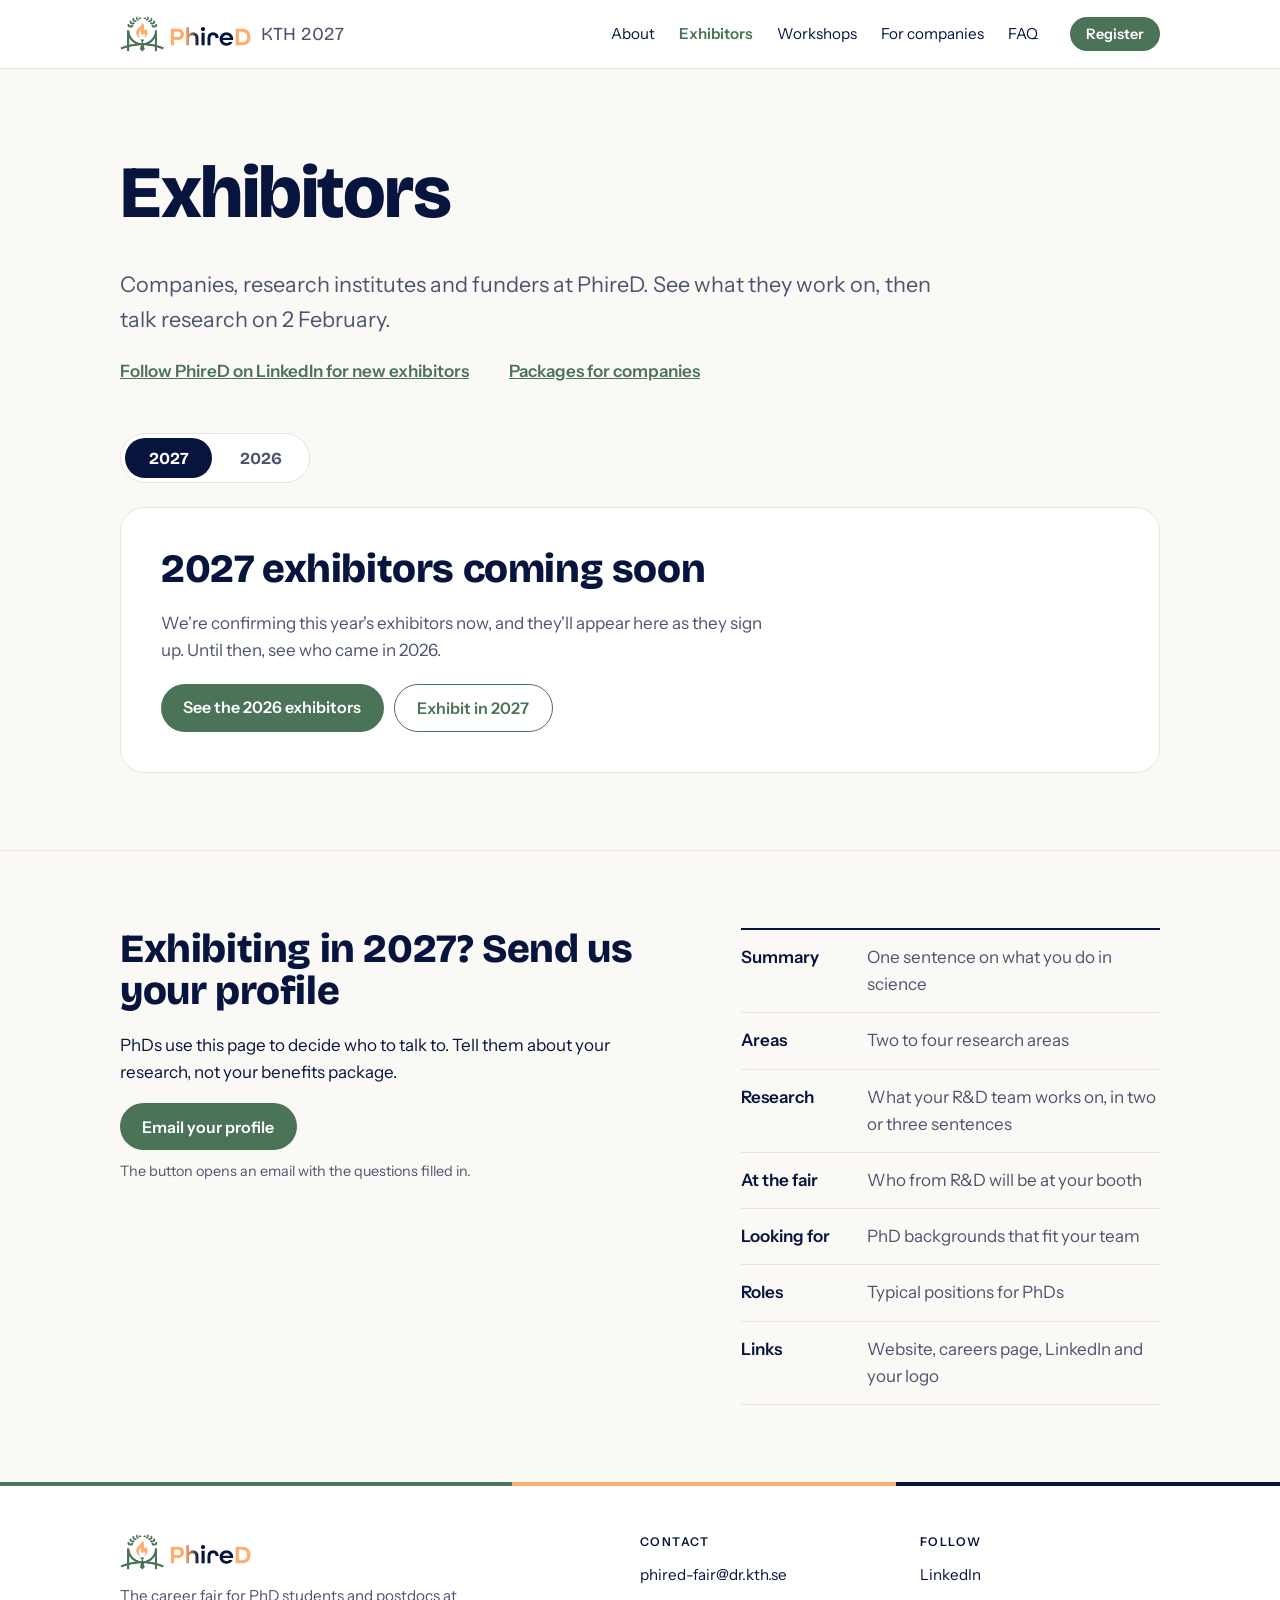
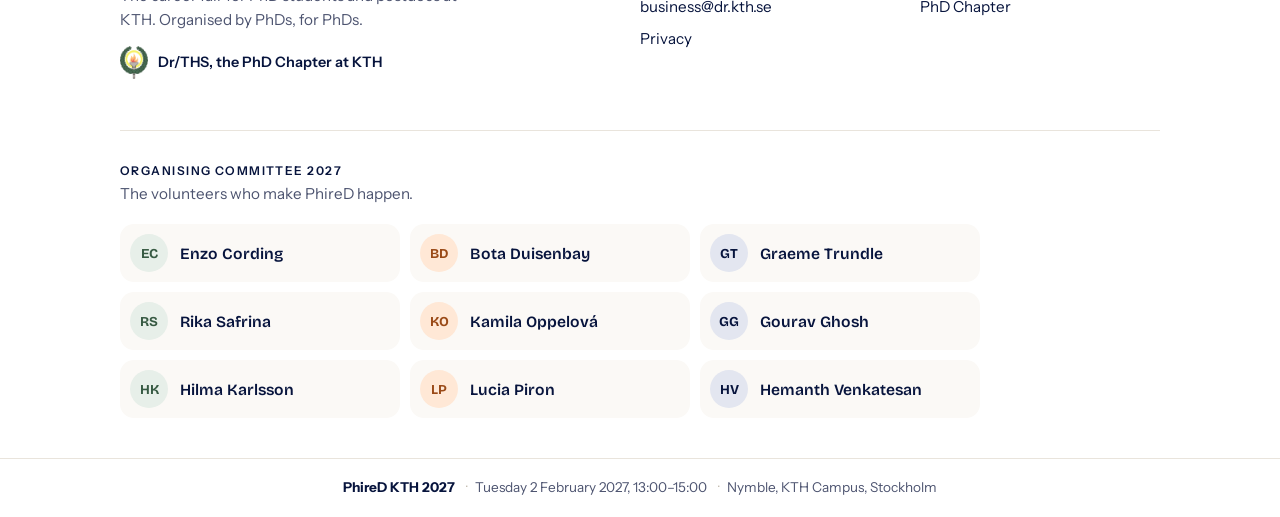
==== companies.html @ a08e357a "testing new design and feedback" ====
<!doctype html>
<html lang="en">
<head>
  <meta charset="utf-8">
  <meta name="viewport" content="width=device-width, initial-scale=1">
  <title>Exhibitors – PhireD KTH 2027</title>
  <meta name="description" content="Companies, research institutes and funders at PhireD KTH, the career fair for PhD students at KTH: what they work on and how to reach them.">
  <meta property="og:title" content="Companies at PhireD KTH 2027">
  <meta property="og:description" content="What each company's R&amp;D team works on, and who they bring to the fair.">
  <meta property="og:url" content="https://phired.se/companies.html">
  <meta property="og:type" content="website">

  <link rel="icon" href="images/favicon.png" type="image/png">
  <link rel="apple-touch-icon" href="images/apple-touch-icon.png">
  <link rel="preload" href="fonts/bricolage-grotesque.woff" as="font" type="font/woff" crossorigin>
  <link rel="stylesheet" href="style/style.css?v=20261113-9">
</head>
<body>

  <header class="site-header">
    <div class="wrap header-inner">
      <a class="brand" href="./" aria-label="PhireD KTH 2027 home">
        <img class="brand-logo" src="images/phired-logo-wide.png" alt="PhireD" width="131" height="36">
        <span>KTH 2027</span>
      </a>
      <nav class="nav" aria-label="Main">
        <a href="./#why">About</a>
        <a href="companies.html" aria-current="page">Exhibitors</a>
        <a href="./#workshops">Workshops</a>
        <a href="exhibit.html">For companies</a>
        <a href="./#faq">FAQ</a>
      </nav>
      <a class="btn btn-small" href="./#register-now">Register</a>
    </div>
  </header>

  <main>
    <section class="page-head">
      <div class="wrap">
        <h1>Exhibitors</h1>
        <p class="lead">Companies, research institutes and funders at PhireD. See what they work on, then talk research on 2 February.</p>
        <p class="jump"><a class="text-link" href="https://www.linkedin.com/company/phired-kth/">Follow PhireD on LinkedIn for new exhibitors</a> <a class="text-link" href="exhibit.html">Packages for companies</a></p>
      </div>
    </section>

    <section class="directory">
      <div class="wrap">
        <div class="year-tabs" role="tablist" aria-label="Exhibitors by year">
          <button type="button" class="year-tab" role="tab" data-year="2027" aria-selected="true" aria-controls="year-panel">2027</button>
          <button type="button" class="year-tab" role="tab" data-year="2026" aria-selected="false" aria-controls="year-panel">2026</button>
        </div>
        <div id="year-panel" role="tabpanel">
        <div class="year-empty" id="year-empty" hidden>
          <h2>2027 exhibitors coming soon</h2>
          <p>We're confirming this year's exhibitors now, and they'll appear here as they sign up. Until then, see who came in 2026.</p>
          <p class="year-empty-actions"><a class="btn" href="#2026" data-show-year="2026">See the 2026 exhibitors</a> <a class="btn btn-ghost" href="exhibit.html">Exhibit in 2027</a></p>
        </div>
        <div class="dir-controls" id="dir-controls">
          <label class="visually-hidden" for="company-search">Search exhibitors</label>
          <input id="company-search" type="search" placeholder="Search, e.g. nuclear, climate, funding" autocomplete="off">
          <div class="filters" id="area-filters" role="group" aria-label="Filter by research area"></div>
        </div>

        <p class="dir-count" id="company-count" aria-live="polite"></p>
        <ul class="company-list" id="company-list"></ul>
        <div class="no-results" id="no-results" hidden>
          <p>No exhibitors match that search.</p>
          <button type="button" class="btn btn-ghost" id="clear-filters">Clear search and filters</button>
        </div>
        </div>
      </div>
    </section>


    <section class="section add-profile" id="add-profile">
      <div class="wrap two-col">
        <div>
          <h2>Exhibiting in 2027? Send us your profile</h2>
          <p>PhDs use this page to decide who to talk to. Tell them about your research, not your benefits package.</p>
          <a class="btn" href="mailto:business@dr.kth.se?subject=Company%20profile%20for%20PhireD%202027&amp;body=Company%20name%3A%0AOne%20sentence%20on%20what%20you%20do%20in%20science%3A%0AResearch%20areas%20(2-4)%3A%0AWhat%20your%20R%26D%20team%20works%20on%20(2-3%20sentences)%3A%0AWho%20from%20R%26D%20is%20coming%20to%20the%20fair%3A%0APhD%20backgrounds%20you're%20looking%20for%3A%0ATypical%20roles%20for%20PhDs%3A%0AWebsite%3A%0ACareers%20page%3A%0ALinkedIn%3A%0A%0A(Attach%20your%20logo%20as%20SVG%20or%20PNG.)">Email your profile</a>
          <p class="small">The button opens an email with the questions filled in.</p>
        </div>
        <dl class="facts">
          <div><dt>Summary</dt><dd>One sentence on what you do in science</dd></div>
          <div><dt>Areas</dt><dd>Two to four research areas</dd></div>
          <div><dt>Research</dt><dd>What your R&amp;D team works on, in two or three sentences</dd></div>
          <div><dt>At the fair</dt><dd>Who from R&amp;D will be at your booth</dd></div>
          <div><dt>Looking for</dt><dd>PhD backgrounds that fit your team</dd></div>
          <div><dt>Roles</dt><dd>Typical positions for PhDs</dd></div>
          <div><dt>Links</dt><dd>Website, careers page, LinkedIn and your logo</dd></div>
        </dl>
      </div>
    </section>
  </main>

  <footer class="site-footer">
    <div class="wrap footer-top">
      <div class="footer-about">
        <img class="footer-logo" src="images/phired-logo-wide.png" alt="PhireD" width="131" height="36">
        <p>The career fair for PhD students and postdocs at KTH. Organised by PhDs, for PhDs.</p>
        <a class="footer-chapter" href="https://www.dr.kth.se/">
          <img src="images/phd-chapter-logo.png" alt="" width="28" height="32">
          <span>Dr/THS, the PhD Chapter at KTH</span>
        </a>
      </div>
      <div>
        <p class="footer-head">Contact</p>
        <ul class="footer-links">
          <li><a href="mailto:phired-fair@dr.kth.se">phired-fair@dr.kth.se</a></li>
          <li><a href="mailto:business@dr.kth.se">business@dr.kth.se</a></li>
          <li><a href="privacy.html">Privacy</a></li>
        </ul>
      </div>
      <div>
        <p class="footer-head">Follow</p>
        <ul class="footer-links">
          <li><a href="https://www.linkedin.com/company/phired-kth/">LinkedIn</a></li>
          <li><a href="https://www.dr.kth.se/">PhD Chapter</a></li>
        </ul>
      </div>
    </div>

    <div class="wrap">
      <div class="footer-crew">
      <p class="footer-head">Organising committee 2027</p>
      <p class="footer-crew-intro">The volunteers who make PhireD happen.</p>
      <!-- The order is shuffled on every page load (js/site.js). To add roles later, give everyone one:
           <li><span class="avatar-sm">AB</span>Name <small>Role</small></li> -->
      <ul class="footer-team" id="footer-team">
          <li><span class="avatar-sm" aria-hidden="true">EC</span>Enzo Cording</li>
          <li><span class="avatar-sm" aria-hidden="true">BD</span>Bota Duisenbay</li>
          <li><span class="avatar-sm" aria-hidden="true">GG</span>Gourav Ghosh</li>
          <li><span class="avatar-sm" aria-hidden="true">HK</span>Hilma Karlsson</li>
          <li><span class="avatar-sm" aria-hidden="true">KO</span>Kamila Oppelová</li>
          <li><span class="avatar-sm" aria-hidden="true">LP</span>Lucia Piron</li>
          <li><span class="avatar-sm" aria-hidden="true">RS</span>Rika Safrina</li>
          <li><span class="avatar-sm" aria-hidden="true">GT</span>Graeme Trundle</li>
          <li><span class="avatar-sm" aria-hidden="true">HV</span>Hemanth Venkatesan</li>
      </ul>
      </div>
    </div>

    <div class="footer-bottom">
      <p><b>PhireD KTH 2027</b> <span>Tuesday 2 February 2027, 13:00–15:00</span> <span>Nymble, KTH Campus, Stockholm</span></p>
    </div>
  </footer>

  <script src="data/companies.js?v=20261113-9"></script>
  <script src="js/site.js?v=20261113-9"></script>
</body>
</html>
---- style/style.css ----
/* PhireD KTH 2027 */

/* Fonts are hosted here (SIL Open Font License, see fonts/OFL-*.txt) */
@font-face {
  font-family: "Bricolage Grotesque";
  src: url("../fonts/bricolage-grotesque.woff") format("woff");
  font-weight: 200 800;
  font-display: swap;
}
@font-face {
  font-family: "Instrument Sans";
  src: url("../fonts/instrument-sans.woff") format("woff");
  font-weight: 400 700;
  font-display: swap;
}

:root {
  --paper: #fbf9f6;
  --ink: #07143d;
  --ink-soft: #4d5470;
  --signal: #4b7358;
  --signal-deep: #375a43;
  --marigold: #fead6f;
  --line: #e9e4dc;
  --white: #ffffff;

  --display: "Bricolage Grotesque", system-ui, sans-serif;
  --body: "Instrument Sans", system-ui, sans-serif;

  --wrap: 1120px;
  --gutter: clamp(16px, 4vw, 40px);
  --section: clamp(48px, 6vw, 80px);
}

*, *::before, *::after { box-sizing: border-box; }
[hidden] { display: none !important; }

html { scroll-behavior: smooth; scroll-padding-top: 80px; }

body {
  margin: 0;
  background: var(--paper);
  color: var(--ink);
  font-family: var(--body);
  font-size: 1.0625rem;
  line-height: 1.6;
  -webkit-font-smoothing: antialiased;
}

h1, h2, h3 {
  font-family: var(--display);
  line-height: 1.05;
  margin: 0 0 0.5em;
  letter-spacing: -0.01em;
}
h2 { font-size: clamp(1.75rem, 3.4vw, 2.5rem); font-weight: 800; }
h3 { font-size: 1.2rem; font-weight: 600; letter-spacing: -0.01em; }
p { margin: 0 0 1em; }
a { color: var(--signal); }

:focus-visible { outline: 3px solid var(--marigold); outline-offset: 3px; border-radius: 4px; }

.wrap { max-width: var(--wrap); margin: 0 auto; padding: 0 var(--gutter); }
.narrow { max-width: 760px; }

/* Buttons */
.btn {
  display: inline-block;
  font: 600 1rem/1 var(--body);
  padding: 0.95em 1.4em;
  border-radius: 999px;
  border: 0;
  background: var(--signal);
  color: var(--white);
  text-decoration: none;
  cursor: pointer;
  white-space: nowrap;
}
.btn:hover { background: var(--signal-deep); }
.btn-small { padding: 0.7em 1.1em; font-size: 0.9rem; }
.btn-invert { background: var(--white); color: var(--ink); }
.btn-invert:hover { background: var(--marigold); }

/* Header */
.site-header {
  position: sticky; top: 0; z-index: 10;
  background: var(--white);
  backdrop-filter: blur(8px);
  border-bottom: 1px solid var(--line);
}
.header-inner { display: flex; align-items: center; gap: 32px; height: 68px; }
.brand {
  display: flex; align-items: center; gap: 10px;
  font: 600 1.15rem var(--display);
  color: var(--ink); text-decoration: none;
}
.brand b { font-weight: 400; color: var(--ink-soft); }
.brand-logo { height: 36px; width: auto; display: block; }
.brand > span { font-weight: 400; color: var(--ink-soft); }
.nav { display: flex; gap: 24px; margin-left: auto; }
.nav a { color: var(--ink); text-decoration: none; font-size: 0.95rem; }
.nav a:hover { color: var(--signal); }
.nav a[aria-current="page"] { color: var(--signal); font-weight: 600; }

/* Hero */
.hero { padding: clamp(48px, 8vw, 104px) 0 clamp(64px, 9vw, 120px); overflow: hidden; }
.hero-inner { display: grid; grid-template-columns: 1.25fr 1fr; align-items: center; gap: 40px; }
.hero-when { display: flex; align-items: center; gap: 12px; font-weight: 500; color: var(--ink-soft); margin-bottom: 28px; }
.chip { background: var(--marigold); color: var(--ink); font-weight: 600; padding: 0.3em 0.8em; border-radius: 999px; }
.hero h1 {
  font-size: clamp(3rem, 8.2vw, 6.4rem);
  font-weight: 800;
  letter-spacing: -0.02em;
  line-height: 0.98;
  margin-bottom: 0.35em;
}
.lead { font-size: clamp(1.15rem, 1.8vw, 1.35rem); color: var(--ink-soft); max-width: 34ch; }

.signup { margin-top: 36px; max-width: 520px; }
.signup > label:first-child { display: block; font-weight: 600; margin-bottom: 10px; }
.signup-row { display: flex; gap: 8px; background: var(--white); border: 1px solid var(--line); border-radius: 999px; padding: 6px; }
.signup input[type="email"] {
  flex: 1; min-width: 0;
  border: 0; background: transparent;
  font: 1rem var(--body); color: var(--ink);
  padding: 0 16px;
}
.signup input[type="email"]:focus { outline: none; }
.signup-row:focus-within { border-color: var(--signal); box-shadow: 0 0 0 3px rgba(75, 115, 88, 0.2); }
.signup-msg { min-height: 1.6em; margin: 10px 0 0 16px; font-size: 0.95rem; color: var(--ink-soft); }

/* Sections */
.section { padding: var(--section) 0; border-top: 1px solid var(--line); }
.section-intro { color: var(--ink-soft); margin-bottom: 24px; }

.two-col { display: grid; grid-template-columns: 1.3fr 1fr; gap: clamp(32px, 6vw, 88px); align-items: start; }
.two-col p { max-width: 62ch; }

.facts { margin: 0; border-top: 2px solid var(--ink); }
.facts div { display: grid; grid-template-columns: 110px 1fr; gap: 16px; padding: 14px 0; border-bottom: 1px solid var(--line); }
.facts dt { font-weight: 600; }
.facts dd { margin: 0; color: var(--ink-soft); }

/* Audiences */
.audiences { border-top: 0; padding-top: 0; }
.split { display: grid; grid-template-columns: 1fr 1fr; gap: 20px; }
.panel { padding: clamp(28px, 4vw, 48px); border-radius: 28px; display: flex; flex-direction: column; }
.panel ul { padding-left: 1.1em; margin: 0 0 32px; flex: 1; }
.panel li { margin-bottom: 0.6em; }
.panel .btn { align-self: flex-start; }
.panel-light { background: var(--white); border: 1px solid var(--line); }
.panel-light li::marker { color: var(--signal); }
.panel-dark { background: var(--ink); color: var(--white); }
.panel-dark li { color: #c9cbe0; }
.panel-dark li::marker { color: var(--marigold); }

/* Timeline (a real sequence: times of the day) */
.timeline { list-style: none; margin: 0; padding: 0; max-width: 760px; }
.timeline li { display: grid; grid-template-columns: 96px 1fr; gap: 24px; position: relative; padding-bottom: 32px; }
.timeline li:not(:last-child)::after {
  content: ""; position: absolute; left: 132px; top: 22px; bottom: -8px;
  width: 2px; background: var(--line);
}
.timeline time { font: 600 1.2rem var(--display); color: var(--signal); }
.timeline li > div { padding-left: 32px; position: relative; }
.timeline li > div::before {
  content: ""; position: absolute; left: 6px; top: 7px;
  width: 14px; height: 14px; border-radius: 50%;
  background: var(--paper); border: 3px solid var(--signal);
}
.timeline h3 { margin-bottom: 0.2em; }
.timeline p { color: var(--ink-soft); margin: 0; }

/* FAQ */
.faq details { border-bottom: 1px solid var(--line); }
.faq details:first-of-type { border-top: 2px solid var(--ink); }
.faq summary {
  cursor: pointer; list-style: none;
  font: 600 1.15rem var(--display);
  padding: 20px 40px 20px 0; position: relative;
}
.faq summary::-webkit-details-marker { display: none; }
.faq summary::after {
  content: "+"; position: absolute; right: 4px; top: 50%; transform: translateY(-50%);
  font-size: 1.6rem; font-weight: 400; color: var(--signal); transition: transform 0.2s;
}
.faq details[open] summary::after { transform: translateY(-50%) rotate(45deg); }
.faq details p { color: var(--ink-soft); padding-bottom: 12px; max-width: 62ch; }

/* Organisers */
.logos { list-style: none; padding: 0; margin: 32px 0 0; display: grid; grid-template-columns: repeat(4, 1fr); gap: 16px; }
.logos li {
  display: grid; place-items: center; height: 96px;
  border: 1.5px dashed #d6cfc4; border-radius: 16px;
  color: #9a9384; font-size: 0.9rem;
}



/* Sign-up extras */
.signup-extra { display: flex; align-items: center; gap: 10px; margin: 14px 0 0 16px; }
.signup-extra .inline { color: var(--ink-soft); }
.signup select {
  font: 500 0.95rem var(--body); color: var(--ink);
  background: var(--white); border: 1px solid var(--line); border-radius: 999px;
  padding: 0.45em 2.2em 0.45em 0.9em;
  appearance: none;
  background-image: url("data:image/svg+xml,%3Csvg xmlns='http://www.w3.org/2000/svg' width='12' height='8'%3E%3Cpath d='M1 1l5 5 5-5' fill='none' stroke='%234b7358' stroke-width='2'/%3E%3C/svg%3E");
  background-repeat: no-repeat; background-position: right 0.9em center;
}
.consent { display: flex; gap: 10px; align-items: flex-start; margin: 14px 0 0 16px; font-size: 0.92rem; color: var(--ink-soft); line-height: 1.5; }
.consent input { width: 18px; height: 18px; margin: 2px 0 0; accent-color: var(--signal); flex: none; }

.text-link { font-weight: 600; }
.small { font-size: 0.9rem; color: var(--ink-soft); margin-top: 10px; }
.visually-hidden { position: absolute; width: 1px; height: 1px; overflow: hidden; clip: rect(0 0 0 0); white-space: nowrap; }
.btn-ghost { background: transparent; color: var(--signal); border: 1.5px solid var(--signal); }
.btn-ghost:hover { background: var(--signal); color: var(--white); }

/* Sub-page header */
.page-head { padding: clamp(48px, 7vw, 88px) 0 clamp(32px, 4vw, 48px); }
.page-head h1 { font-size: clamp(2.6rem, 6vw, 4.6rem); font-weight: 800; letter-spacing: -0.02em; line-height: 1; }
.page-head .lead { max-width: 58ch; }
.notice {
  display: inline-block; margin-top: 8px;
  background: #fff4dc; border: 1px solid #f4d27e; color: #6b4b00;
  padding: 0.6em 1em; border-radius: 12px; font-size: 0.95rem;
}

/* Company directory */
.directory { padding-bottom: var(--section); }
.dir-controls { display: grid; gap: 16px; padding-bottom: 24px; border-bottom: 2px solid var(--ink); }
#company-search {
  width: 100%; max-width: 560px;
  font: 1rem var(--body); color: var(--ink);
  background: var(--white); border: 1px solid var(--line); border-radius: 999px;
  padding: 0.85em 1.2em;
}
#company-search:focus { outline: none; border-color: var(--signal); box-shadow: 0 0 0 3px rgba(75, 115, 88, 0.2); }
.filters { display: flex; flex-wrap: wrap; gap: 8px; }
.filter {
  font: 500 0.9rem var(--body); color: var(--ink);
  background: transparent; border: 1px solid #d6cfc4; border-radius: 999px;
  padding: 0.45em 0.95em; cursor: pointer;
}
.filter:hover { border-color: var(--signal); color: var(--signal); }
.filter[aria-pressed="true"] { background: var(--ink); border-color: var(--ink); color: var(--white); }
.dir-count { color: var(--ink-soft); font-size: 0.95rem; margin: 16px 0 0; }

.company-list { list-style: none; margin: 0; padding: 0; }
.company-list > li { border-bottom: 1px solid var(--line); }
.co summary {
  list-style: none; cursor: pointer;
  display: grid; grid-template-columns: 64px 1fr auto; gap: 20px; align-items: start;
  padding: 24px 0;
}
.co summary::-webkit-details-marker { display: none; }
.co summary:hover .co-name { color: var(--signal); }
.co-logo { width: 64px; height: 64px; border-radius: 16px; object-fit: contain; background: var(--white); border: 1px solid var(--line); }
.co-mono { display: grid; place-items: center; font: 800 1.3rem var(--display); border: 0; }
.tone-0 { background: var(--signal); color: var(--white); }
.tone-1 { background: var(--ink); color: var(--white); }
.tone-2 { background: var(--marigold); color: var(--ink); }
.co-head { display: grid; gap: 6px; }
.co-name { font: 600 1.35rem/1.15 var(--display); letter-spacing: -0.01em; }
.co-example {
  font: 500 0.75rem var(--body); vertical-align: middle;
  color: #6b4b00; background: #fff4dc; border-radius: 999px; padding: 0.2em 0.6em; margin-left: 6px;
}
.co-badge {
  font: 600 0.75rem var(--body); vertical-align: middle;
  color: var(--ink); background: var(--marigold); border-radius: 999px; padding: 0.2em 0.65em; margin-left: 6px;
}
.co-line { color: var(--ink-soft); max-width: 62ch; }
.co-tags { display: flex; flex-wrap: wrap; gap: 6px; margin-top: 4px; }
.co-tags span { font-size: 0.82rem; color: var(--signal-deep); background: #e7efe9; border-radius: 999px; padding: 0.2em 0.7em; }
.co-meta { display: grid; justify-items: end; text-align: right; font-size: 0.9rem; color: var(--ink-soft); position: relative; padding-right: 36px; }
.co-meta::after {
  content: "+"; position: absolute; right: 4px; top: -6px;
  font-size: 1.7rem; color: var(--signal); transition: transform 0.2s;
}
.co[open] .co-meta::after { transform: rotate(45deg); }
.co-body {
  display: grid; grid-template-columns: repeat(2, minmax(0, 1fr)); gap: 24px 48px;
  padding: 0 0 32px 84px;
}
.co-body h3 { font-size: 1rem; margin-bottom: 0.3em; }
.co-body p { color: var(--ink-soft); margin: 0; max-width: 60ch; }
.co-body ul { margin: 0; padding-left: 1.1em; color: var(--ink-soft); }
.co-links { grid-column: 1 / -1; display: flex; flex-wrap: wrap; gap: 10px; }
.co-links a {
  font-weight: 600; text-decoration: none;
  border: 1.5px solid var(--signal); border-radius: 999px; padding: 0.45em 1em;
}
.co-links a:hover { background: var(--signal); color: var(--white); }
.no-results { padding: 40px 0; color: var(--ink-soft); }

/* Prose pages */
.prose h2 { font-size: 1.4rem; margin-top: 1.6em; }
.prose p, .prose li { color: var(--ink-soft); }
.prose ul { padding-left: 1.2em; }

/* ===== v2: hero with countdown, stats, visuals ===== */
.skip-link { position: absolute; left: -9999px; top: 8px; z-index: 20; background: var(--white); color: var(--ink); padding: 10px 16px; border-radius: 8px; }
.skip-link:focus { left: 8px; }

.hero-dark { position: relative; background: var(--ink); color: var(--white); padding: clamp(56px, 8vw, 112px) 0 clamp(64px, 8vw, 112px); }
.hero-dark .hero-inner { display: grid; grid-template-columns: 1.5fr 1fr; gap: 40px; align-items: center; }
.hero-dark h1 { color: var(--white); max-width: 12ch; }
.hero-dark .lead { color: #c9cbe0; max-width: 40ch; }

.countdown { margin-top: 36px; }
.cd-units { display: flex; gap: 12px; }
.cd-units > div {
  display: grid; justify-items: center; min-width: 112px; padding: 16px 18px 12px;
  border: 1px solid rgba(255, 255, 255, 0.16); border-radius: 18px; background: rgba(255, 255, 255, 0.05);
}
.cd-num { font: 800 clamp(2.2rem, 4.6vw, 3.6rem)/1 var(--display); font-variant-numeric: tabular-nums; letter-spacing: -0.01em; }
.cd-units > div:last-child .cd-num { color: var(--marigold); }
.cd-label { font-size: 0.9rem; color: #c9cbe0; margin-top: 6px; }
.cd-note { margin: 12px 0 0; font-size: 0.92rem; color: #a7aacb; }
.cd-done .cd-units { display: none; }
.cd-done .cd-note { font: 600 1.3rem var(--display); color: var(--white); }

.hero-actions { display: flex; flex-wrap: wrap; gap: 12px; margin-top: 32px; }
.btn-bright { background: var(--marigold); color: var(--ink); }
.btn-bright:hover { background: var(--white); }
.btn-outline-light { background: transparent; color: var(--white); box-shadow: inset 0 0 0 1.5px rgba(255, 255, 255, 0.55); }
.btn-outline-light:hover { background: var(--white); color: var(--ink); }

/* Why */
.why { display: grid; grid-template-columns: 1fr 1.3fr; gap: clamp(32px, 6vw, 80px); align-items: center; }
.why-copy p { color: var(--ink-soft); max-width: 44ch; }

/* Photo mosaic */
.photos-section { padding-top: 0; border-top: 0; }
.mosaic { display: grid; grid-template-columns: repeat(4, 1fr); grid-auto-rows: clamp(150px, 17vw, 220px); gap: 12px; margin-top: 28px; }
.photo {
  position: relative; margin: 0; border-radius: 20px; overflow: hidden;
  background:
    url("data:image/svg+xml,%3Csvg xmlns='http://www.w3.org/2000/svg' width='48' height='48' fill='none' stroke='%234b7358' stroke-width='2' stroke-linejoin='round'%3E%3Cpath d='M6 15h8l3-5h14l3 5h8v24H6z'/%3E%3Ccircle cx='24' cy='26' r='7'/%3E%3C/svg%3E") center 42% / 44px no-repeat,
    linear-gradient(135deg, #e7efe9, #ffe8d6);
}
.photo-big { grid-column: span 2; grid-row: span 2; }
.photo-wide { grid-column: span 2; }
.photo img { position: absolute; inset: 0; width: 100%; height: 100%; object-fit: cover; }
.notice a { color: inherit; font-weight: 600; }

/* What's on */
.features { list-style: none; margin: 0; padding: 0; display: grid; grid-template-columns: repeat(3, 1fr); gap: 12px; }
.features li { background: var(--white); border: 1px solid var(--line); border-radius: 20px; padding: 24px 20px; }
.features svg { width: 40px; height: 40px; fill: none; stroke: var(--signal); stroke-width: 2.5; stroke-linecap: round; stroke-linejoin: round; margin-bottom: 14px; }
.features li:nth-child(3) svg { stroke: #e8894a; }
.features h3 { font-size: 1.1rem; margin-bottom: 0.35em; }
.features p { color: var(--ink-soft); font-size: 0.95rem; line-height: 1.5; margin: 0; }

/* Panel icons */
.panel-icon { width: 44px; height: 44px; fill: none; stroke: var(--signal); stroke-width: 2.5; stroke-linejoin: round; stroke-linecap: round; margin-bottom: 18px; }
.panel-dark .panel-icon { stroke: var(--marigold); }

/* Exhibitor wall */
.wall-section { padding-top: clamp(48px, 6vw, 88px); }
.section-head { display: flex; justify-content: space-between; align-items: baseline; gap: 16px; flex-wrap: wrap; }
.wall ul { list-style: none; margin: 16px 0 0; padding: 0; display: grid; grid-template-columns: repeat(auto-fill, minmax(168px, 1fr)); gap: 10px; }
.wall li > button {
  display: flex; flex-direction: column; align-items: center; justify-content: center; gap: 4px;
  height: 100%; min-height: 84px; padding: 12px; text-align: center;
  background: var(--white); border: 1px solid var(--line); border-radius: 14px;
  font: 600 1rem/1.2 var(--display); color: var(--ink); text-decoration: none; cursor: pointer; width: 100%;
}
.wall li > button:hover { border-color: var(--signal); color: var(--signal); }
.wall img { max-width: 100%; max-height: 44px; object-fit: contain; }
.wall .wall-sponsors { grid-template-columns: repeat(auto-fit, minmax(220px, 1fr)); }
.wall-sponsors li > button { background: var(--ink); border-color: var(--ink); color: var(--white); font-size: 1.5rem; min-height: 110px; }
.wall-sponsors li > button:hover { background: var(--signal); border-color: var(--signal); color: var(--white); }
.wall em { font: 500 0.78rem var(--body); font-style: normal; color: var(--marigold); }

/* Sign-up band */
.signup-band { background: var(--signal); color: var(--white); padding: var(--section) 0; }
.signup-inner { display: grid; grid-template-columns: 1fr 1.1fr; gap: clamp(32px, 6vw, 80px); align-items: center; }
.signup-band h2 { color: var(--white); }
.signup-band p { color: #e3eee6; max-width: 44ch; }
.signup-band .signup { margin: 0; }
.signup-band .signup > label:first-child { color: var(--white); }
.signup-band .signup-row { border-color: transparent; }
.signup-band .signup-row .btn { background: var(--ink); }
.signup-band .signup-row .btn:hover { background: #1b2a5c; }
.signup-band .signup-extra .inline, .signup-band .consent { color: #e3eee6; }
.signup-band .consent a { color: var(--white); }
.signup-band .signup-msg { color: var(--white); font-weight: 500; }
.signup-band .signup-row:focus-within { box-shadow: 0 0 0 3px var(--marigold); }

.jump { display: flex; flex-wrap: wrap; gap: 20px; margin: 0; }
.dir-title { margin-bottom: 0.3em; }
.directory .notice { margin: 0 0 24px; }

/* Organiser */
.organiser-inner { display: grid; grid-template-columns: 1.4fr 1fr; gap: clamp(32px, 6vw, 80px); align-items: center; }
.organiser-inner p { color: var(--ink-soft); max-width: 56ch; }
.organiser .logos { grid-template-columns: 1fr 1fr; margin: 0; }

/* Timeline: wider time column for "Weeks before" */
.timeline li { grid-template-columns: 120px 1fr; }
.timeline li:not(:last-child)::after { left: 156px; }

/* Responsive */
@media (max-width: 900px) {
  .header-inner { flex-wrap: wrap; height: auto; padding-top: 12px; gap: 8px 16px; justify-content: space-between; }
  .nav {
    order: 3; width: 100%; margin: 0 calc(var(--gutter) * -1); padding: 4px var(--gutter) 12px;
    gap: 20px; overflow-x: auto; white-space: nowrap; scrollbar-width: none;
  }
  .nav::-webkit-scrollbar { display: none; }
  html { scroll-padding-top: 120px; }
  .hero-inner { grid-template-columns: 1fr; }
  .two-col, .split { grid-template-columns: 1fr; }
  .logos { grid-template-columns: repeat(2, 1fr); }
  .co-body { grid-template-columns: 1fr; }
}

@media (max-width: 520px) {
  .signup-row { flex-direction: column; border-radius: 20px; }
  .signup input[type="email"] { padding: 12px 14px; }
  .signup-row .btn { width: 100%; }
  .timeline li { grid-template-columns: 64px 1fr; gap: 12px; }
  .timeline li:not(:last-child)::after { left: 88px; }
  .timeline li > div { padding-left: 32px; }
  .facts div { grid-template-columns: 90px 1fr; }
  .btn-small { padding: 0.6em 0.9em; font-size: 0.85rem; }
  .signup-extra, .consent { margin-left: 4px; }
  .co summary { grid-template-columns: 48px 1fr; gap: 14px; position: relative; padding-right: 32px; }
  .co-logo { width: 48px; height: 48px; border-radius: 12px; }
  .co-mono { font-size: 1.05rem; }
  .co-meta { grid-column: 2; display: flex; gap: 12px; text-align: left; padding-right: 0; position: static; }
  .co-meta::after { top: 18px; right: 0; }
  .co-body { grid-template-columns: 1fr; padding-left: 0; }
  .brand { font-size: 1rem; }
}

/* ===== v2 responsive ===== */
@media (max-width: 900px) {
  .why, .signup-inner, .organiser-inner { grid-template-columns: 1fr; }
  .features { grid-template-columns: 1fr; }
  .mosaic { grid-template-columns: 1fr 1fr; grid-auto-rows: 150px; }
}
@media (max-width: 520px) {
  .cd-units { gap: 8px; }
  .cd-units > div { flex: 1; min-width: 0; padding: 12px 4px 10px; border-radius: 14px; }
  .cd-num { font-size: 1.9rem; }
  .cd-label { font-size: 0.78rem; }
  .hero-actions .btn { flex: 1 1 100%; text-align: center; }
  .features { grid-template-columns: 1fr; }
  .features li { display: grid; grid-template-columns: 40px 1fr; column-gap: 16px; padding: 18px; }
  .features svg { grid-row: span 2; margin: 0; }
  .wall ul { grid-template-columns: repeat(2, 1fr); }
  .wall .wall-sponsors { grid-template-columns: 1fr; }
  .wall-sponsors li > button { min-height: 84px; font-size: 1.25rem; }
  .timeline li { grid-template-columns: 76px 1fr; }
  .timeline li:not(:last-child)::after { left: 100px; }
}

/* ===== v3 (Nov 2026): logo palette, event facts, bridge, calendar, team, packages ===== */
.hero-chip { margin-bottom: 24px; }
.hero-logo { width: 100%; max-width: 320px; height: auto; justify-self: end; }

/* Light hero: the logo sits on white, exactly as designed */
.hero-light { background: var(--white); border-bottom: 1px solid var(--line); padding: clamp(48px, 7vw, 96px) 0 clamp(56px, 7vw, 96px); }
.hero-light .hero-inner { display: grid; grid-template-columns: 1.5fr 1fr; gap: 40px; align-items: center; }
.hero-light h1 { max-width: 12ch; }
.hero-light .event-facts dt { color: var(--signal); }
.hero-light .event-facts dd, .hero-light .event-facts dd a { color: var(--ink); }
.hero-light .event-facts dd a { text-decoration-color: var(--marigold); }
.hero-light .venue-sub { color: var(--ink-soft); }
.hero-light .cd-units > div { border-color: var(--line); background: var(--paper); }
.hero-light .cd-units > div:last-child .cd-num { color: var(--signal); }
.hero-light .cd-label { color: var(--ink-soft); }
.hero-light .cd-done .cd-note { color: var(--ink); }
@media (prefers-reduced-motion: no-preference) {
  .hero-logo { opacity: 0; transform: translateY(12px); animation: rise 0.8s 0.15s cubic-bezier(.2, .7, .2, 1) forwards; }
  @keyframes rise { to { opacity: 1; transform: none; } }
}

/* Date, time and venue: big and scannable */
.event-facts { display: flex; flex-wrap: wrap; gap: 20px 44px; margin: 8px 0 0; }
.event-facts dd { white-space: nowrap; }
.event-facts .venue-sub { white-space: normal; }
.event-facts dt { font-size: 0.85rem; font-weight: 600; letter-spacing: 0.08em; text-transform: uppercase; color: var(--marigold); margin-bottom: 4px; }
.event-facts dd { margin: 0; font: 700 clamp(1.4rem, 2.6vw, 2rem)/1.15 var(--display); color: var(--white); }
.event-facts dd a { color: var(--white); text-decoration-color: rgba(255, 255, 255, 0.4); text-underline-offset: 4px; }
.event-facts dd a:hover { text-decoration-color: var(--marigold); }
.venue-sub { display: block; margin-top: 6px; font: 400 0.95rem var(--body); color: #c9cbe0; }
.cd-note:empty { display: none; }

/* Why: the bridge */
.why { align-items: start; }
.bridge { list-style: none; margin: 0; padding: 0; display: grid; gap: 12px; }
.bridge li { display: grid; grid-template-columns: 44px 1fr; column-gap: 18px; padding: 22px 24px; background: var(--white); border: 1px solid var(--line); border-radius: 20px; }
.bridge svg { grid-row: span 2; width: 40px; height: 40px; fill: none; stroke: var(--signal); stroke-width: 2.5; stroke-linecap: round; stroke-linejoin: round; }
.bridge li:nth-child(3) svg { stroke: #e8894a; }
.bridge h3 { margin-bottom: 0.25em; }
.bridge p { margin: 0; color: var(--ink-soft); }

/* Exhibitor pop-up */
.co-dialog {
  width: min(560px, calc(100vw - 32px)); max-height: calc(100vh - 64px); overflow: auto;
  border: 0; border-radius: 24px; padding: 32px; background: var(--white); color: var(--ink);
  box-shadow: 0 24px 64px rgba(7, 20, 61, 0.3);
}
.co-dialog::backdrop { background: rgba(7, 20, 61, 0.55); }
.dlg-close {
  position: absolute; top: 14px; right: 14px; width: 40px; height: 40px; border-radius: 50%;
  border: 1px solid var(--line); background: var(--white); font-size: 1.5rem; line-height: 1; color: var(--ink); cursor: pointer;
}
.dlg-close:hover { border-color: var(--signal); color: var(--signal); }
.dlg-type { font-size: 0.85rem; font-weight: 600; color: var(--signal); margin: 0 48px 6px 0; }
.co-dialog h3 { font-size: 1.6rem; margin-right: 48px; }
.dlg-line { font-weight: 500; }
.co-dialog p { color: var(--ink-soft); }
.co-dialog .co-tags { margin: 0 0 16px; }

/* Workshop calendar */
.cal-wrap { display: grid; grid-template-columns: minmax(280px, 380px) 1fr; gap: clamp(24px, 4vw, 48px); align-items: start; }
.cal { background: var(--white); border: 1px solid var(--line); border-radius: 24px; padding: 20px; position: sticky; top: 92px; }
.cal-head { display: flex; align-items: center; justify-content: space-between; margin-bottom: 12px; }
.cal-title { margin: 0; font: 700 1.15rem var(--display); }
.cal-nav { width: 36px; height: 36px; border-radius: 50%; border: 1px solid var(--line); background: var(--white); font-size: 1.3rem; color: var(--ink); cursor: pointer; }
.cal-nav:hover:not(:disabled) { border-color: var(--signal); color: var(--signal); }
.cal-nav:disabled { opacity: 0.35; cursor: default; }
.cal-grid { display: grid; grid-template-columns: repeat(7, 1fr); gap: 4px; text-align: center; }
.cal-dow { font-size: 0.75rem; font-weight: 600; color: var(--ink-soft); padding: 4px 0; }
.cal-day { display: grid; place-items: center; aspect-ratio: 1; border-radius: 50%; font-size: 0.92rem; color: var(--ink-soft); }
.cal-ws, .cal-fair { border: 0; font: 700 0.95rem var(--body); cursor: pointer; text-decoration: none; }
.cal-ws { background: var(--signal); color: var(--white); }
.cal-ws:hover { background: var(--signal-deep); }
.cal-fair { background: var(--marigold); color: var(--ink); }
.cal-legend { display: flex; align-items: center; gap: 8px; margin: 14px 0 0; font-size: 0.85rem; color: var(--ink-soft); }
.key { width: 12px; height: 12px; border-radius: 50%; display: inline-block; }
.key-ws { background: var(--signal); }
.key-fair { background: var(--marigold); margin-left: 10px; }
.workshops { list-style: none; margin: 0; padding: 0; display: grid; gap: 12px; }
.ws { padding: 22px 24px; background: var(--white); border: 1px solid var(--line); border-radius: 20px; transition: border-color 0.2s, box-shadow 0.2s; }
.ws:focus { outline: none; }
.ws-active { border-color: var(--signal); box-shadow: 0 0 0 3px rgba(75, 115, 88, 0.2); }
.ws-when { margin: 0 0 6px; font-size: 0.9rem; font-weight: 600; color: var(--signal); }
.ws h3 { margin-bottom: 0.3em; }
.ws p { color: var(--ink-soft); }
.ws-soon { display: inline-block; font-size: 0.9rem; font-weight: 600; color: var(--ink-soft); background: var(--paper); border: 1px dashed #d6cfc4; border-radius: 999px; padding: 0.5em 1em; }

/* Register band */
.signup-band .btn-bright { margin-top: 8px; }
.signup-band .btn-bright:hover { background: var(--white); }
.signup-title { font: 700 1.2rem var(--display); color: var(--white); margin-bottom: 14px; }
.signup-band .signup > label[for="email"] { display: block; font-weight: 600; margin-bottom: 8px; color: var(--white); }

/* Organiser and team */
.chapter-logo { display: grid; justify-items: center; gap: 12px; justify-self: center; text-decoration: none; color: var(--ink); font-weight: 600; }
.chapter-logo img { width: 104px; height: auto; }
.team-section { border-top: 0; padding-top: 0; }
.team { list-style: none; margin: 0; padding: 0; display: grid; grid-template-columns: repeat(auto-fill, minmax(200px, 1fr)); gap: 12px; }
.team li { padding: 24px; background: var(--white); border: 1px solid var(--line); border-radius: 20px; text-align: center; }
.avatar { display: grid; place-items: center; width: 72px; height: 72px; margin: 0 auto 14px; border-radius: 50%; object-fit: cover; background: #e7efe9; color: var(--signal-deep); font: 700 1.3rem var(--display); }
.team-name { font: 600 1.1rem var(--display); margin: 0 0 2px; }
.team-role { color: var(--ink-soft); font-size: 0.95rem; margin: 0; }

/* Exhibitor year tabs */
.year-tabs { display: inline-flex; gap: 4px; padding: 4px; margin-bottom: 24px; background: var(--white); border: 1px solid var(--line); border-radius: 999px; }
.year-tab { font: 700 1.05rem var(--display); color: var(--ink-soft); background: transparent; border: 0; border-radius: 999px; padding: 0.55em 1.4em; cursor: pointer; }
.year-tab:hover { color: var(--signal); }
.year-tab[aria-selected="true"] { background: var(--ink); color: var(--white); }
.year-empty { padding: 40px; background: var(--white); border: 1px solid var(--line); border-radius: 24px; }
.year-empty p { color: var(--ink-soft); max-width: 56ch; }
.year-empty-actions { display: flex; flex-wrap: wrap; gap: 10px; margin: 20px 0 0; }
.jump .text-link { margin-right: 20px; }

/* Packages page */
.pitch { list-style: none; margin: 28px 0 0; padding: 0; display: flex; flex-wrap: wrap; gap: 10px; }
.pitch li { background: var(--white); border: 1px solid var(--line); border-radius: 999px; padding: 0.5em 1.1em; color: var(--ink-soft); }
.pitch b { color: var(--ink); }
.packages-section { border-top: 0; padding-top: 0; }
.table-scroll { overflow-x: auto; margin-top: 8px; }
.packages { width: 100%; min-width: 520px; border-collapse: collapse; background: var(--white); border: 1px solid var(--line); border-radius: 20px; overflow: hidden; }
.packages th, .packages td { padding: 14px 18px; border-bottom: 1px solid var(--line); text-align: center; }
.packages tbody tr:last-child > * { border-bottom: 0; }
.packages tbody th { text-align: left; font-weight: 500; color: var(--ink-soft); }
.packages thead th { font: 700 1.2rem var(--display); background: var(--ink); color: var(--white); }
.packages thead th.pk-gold { color: var(--marigold); }
.packages .pk-price td { font: 700 1.15rem var(--display); color: var(--ink); }
.addons-wrap { display: grid; grid-template-columns: 1fr 1fr; gap: clamp(24px, 5vw, 64px); margin-top: clamp(48px, 6vw, 72px); align-items: start; }
.addons div { grid-template-columns: 1fr auto; }
.addons dd { color: var(--ink); font-weight: 600; }
.contact-card { padding: 32px; background: var(--ink); color: #c9cbe0; border-radius: 24px; }
.contact-card h2 { color: var(--white); }
.contact-card b { color: var(--white); }
.contact-card a:not(.btn) { color: var(--white); }
.contact-card .btn { background: var(--marigold); color: var(--ink); margin-top: 8px; }
.contact-card .btn:hover { background: var(--white); }

@media (max-width: 900px) {
  .hero-dark .hero-inner, .hero-light .hero-inner { grid-template-columns: 1fr; }
  .hero-logo { order: -1; justify-self: start; max-width: 150px; margin-bottom: 4px; }
  .cal-wrap, .addons-wrap { grid-template-columns: 1fr; }
  .cal { position: static; }
}
@media (max-width: 520px) {
  .brand-logo { height: 30px; }
  .bridge li, .ws { padding: 18px; }
  .co-dialog { padding: 24px 20px; }
  .year-empty, .contact-card { padding: 24px; }
}

/* ===== Tighter vertical rhythm ===== */
.hero-light { padding: clamp(32px, 5vw, 64px) 0 clamp(36px, 5vw, 64px); }
.hero-light h1 { font-size: clamp(2.6rem, 6.4vw, 5rem); margin-bottom: 0.3em; }
.hero-chip { margin-bottom: 16px; }
.event-facts { gap: 14px 44px; }
.countdown { margin-top: 24px; }
.cd-units > div { padding: 12px 16px 10px; }
.hero-actions { margin-top: 24px; }
.hero-logo { max-width: 280px; }
.bridge li { padding: 16px 20px; }
.mosaic { grid-auto-rows: clamp(120px, 14vw, 180px); margin-top: 20px; }
.panel { padding: clamp(24px, 3vw, 36px); }
.panel ul { margin-bottom: 24px; }
.panel-icon { margin-bottom: 12px; }
.wall-section { padding-top: clamp(40px, 5vw, 64px); }
.wall li > button { min-height: 64px; padding: 10px; }
.wall-sponsors li > button { min-height: 84px; }
.ws { display: grid; grid-template-columns: 1fr auto; column-gap: 24px; align-items: center; padding: 16px 20px; }
.ws > :not(.btn):not(.ws-soon) { grid-column: 1; }
.ws > .btn, .ws > .ws-soon { grid-column: 2; grid-row: 1 / span 3; }
.ws p { margin: 0; }
.ws h3 { margin-bottom: 0.2em; }
.features li { padding: 20px; }
.faq summary { padding: 14px 40px 14px 0; }
.organiser { padding-bottom: 24px; }
.team li { padding: 18px; }

@media (max-width: 900px) {
  .hero-logo { max-width: 120px; }
}
@media (max-width: 520px) {
  .ws { grid-template-columns: 1fr; }
  .ws > .btn, .ws > .ws-soon { grid-column: 1; grid-row: auto; justify-self: start; margin-top: 10px; }
  .wall ul { grid-template-columns: repeat(3, 1fr); gap: 6px; }
  .wall li > button { min-height: 52px; padding: 8px 4px; font-size: 0.8rem; }
  .wall .wall-sponsors { grid-template-columns: repeat(3, 1fr); }
  .wall-sponsors li > button { min-height: 60px; font-size: 0.95rem; }
  .mosaic { grid-auto-rows: 110px; gap: 8px; }
}

/* ===== Calendar: one continuous grid, workshops + fair ===== */
.cal-title { margin: 0 0 12px; font: 700 1.15rem var(--display); text-align: center; }
.cal-month { grid-column: 1 / -1; text-align: left; padding: 10px 4px 2px; font: 700 0.8rem var(--display); letter-spacing: 0.06em; text-transform: uppercase; color: var(--signal); }
.cal-fair { box-shadow: 0 0 0 3px rgba(254, 173, 111, 0.35); }
.cal-fair:hover { background: #f99a52; }

/* Workshop list: compact, small button next to the title */
.workshops { gap: 8px; }
.ws { display: block; padding: 14px 18px; }
.ws-head { display: flex; align-items: center; flex-wrap: wrap; gap: 4px 12px; margin-bottom: 2px; }
.ws-head h3 { margin: 0; }
.ws-when { margin-bottom: 4px; font-size: 0.85rem; }
.ws p:last-child { font-size: 0.95rem; }
.ws-btn {
  font: 600 0.8rem/1 var(--body); padding: 0.45em 0.9em; border-radius: 999px; white-space: nowrap;
  background: var(--signal); color: var(--white); text-decoration: none;
}
a.ws-btn:hover { background: var(--signal-deep); }
.ws-btn.ws-soon { background: var(--paper); color: var(--ink-soft); border: 1px dashed #d6cfc4; padding: 0.4em 0.85em; }
.ws-fair { background: #fff6ee; border-color: #f6cfae; }
.ws-fair .ws-when { color: #b4602a; }
.ws-btn-fair { background: var(--marigold); color: var(--ink); }
a.ws-btn-fair:hover { background: #f99a52; }


/* ===== Exhibitor wall: sponsor cards + moving logo ticker ===== */
.wall .wall-sponsors { grid-template-columns: repeat(3, 1fr); gap: 12px; margin: 8px 0 0; }
.wall .wall-sponsors li > button {
  position: relative; min-height: 120px; padding: 20px 16px 34px;
  background: var(--white); border: 1px solid var(--line); border-radius: 20px; color: var(--ink);
  transition: transform 0.2s, box-shadow 0.2s, border-color 0.2s;
}
.wall .wall-sponsors li > button:hover { background: var(--white); color: var(--ink); border-color: var(--marigold); transform: translateY(-3px); box-shadow: 0 12px 28px rgba(7, 20, 61, 0.1); }
.sp-logo { display: grid; place-items: center; height: 52px; }
.sp-logo img { max-height: 48px; max-width: 200px; }
.sp-logo .wm { font: 800 1.9rem/1 var(--display); color: var(--ink); }
.wall .wall-sponsors em {
  position: absolute; left: 50%; bottom: 12px; transform: translateX(-50%); white-space: nowrap;
  font: 600 0.75rem var(--body); color: var(--ink); background: #ffe8d6; border-radius: 999px; padding: 0.25em 0.75em;
}

.ticker {
  overflow: hidden; margin-top: 12px;
  -webkit-mask-image: linear-gradient(90deg, transparent, #000 6%, #000 94%, transparent);
          mask-image: linear-gradient(90deg, transparent, #000 6%, #000 94%, transparent);
}
.wall .ticker-track { display: flex; width: max-content; gap: 12px; margin: 0; padding: 4px 0; grid-template-columns: none; }
.wall .ticker-track li > button {
  width: 168px; height: 76px; min-height: 0; padding: 12px 16px;
  background: var(--white); border: 1px solid var(--line); border-radius: 16px;
  transition: border-color 0.2s, transform 0.2s;
}
.wall .ticker-track li > button:hover, .wall .ticker-track li > button:focus-visible { border-color: var(--signal); transform: translateY(-2px); }
.ticker-track img { max-width: 132px; max-height: 44px; object-fit: contain; }
.ticker-track .wm { font: 700 0.98rem/1.15 var(--display); color: var(--ink); }

@media (prefers-reduced-motion: no-preference) {
  .ticker-track { animation: ticker 70s linear infinite; }
  .ticker-rev .ticker-track { animation-direction: reverse; animation-duration: 80s; }
  .ticker:hover .ticker-track, .ticker:focus-within .ticker-track { animation-play-state: paused; }
  @keyframes ticker { to { transform: translateX(calc(-50% - 6px)); } }
}
/* Without motion: a plain wrapped grid, no duplicate copies */
@media (prefers-reduced-motion: reduce) {
  .ticker { -webkit-mask-image: none; mask-image: none; }
  .wall .ticker-track { flex-wrap: wrap; width: auto; }
  .ticker-track li[aria-hidden="true"] { display: none; }
}
@media (max-width: 520px) {
  .wall .wall-sponsors { grid-template-columns: repeat(3, 1fr); gap: 6px; }
  .wall .wall-sponsors li > button { min-height: 92px; padding: 12px 6px 30px; border-radius: 14px; }
  .sp-logo { height: 36px; }
  .sp-logo img { max-height: 30px; max-width: 90px; }
  .sp-logo .wm { font-size: 1.2rem; }
  .wall .wall-sponsors em { font-size: 0.62rem; bottom: 8px; }
  .wall .ticker-track li > button { width: 132px; height: 64px; padding: 8px 10px; }
  .ticker-track img { max-width: 104px; max-height: 28px; }
  .ticker-track .wm { font-size: 0.85rem; }
}

/* ===== Footer (light, with a stripe in the logo colours) ===== */
.site-footer { position: relative; background: var(--white); color: var(--ink-soft); padding: 52px 0 0; font-size: 0.95rem; }
.site-footer::before {
  content: ""; position: absolute; left: 0; right: 0; top: 0; height: 4px;
  background: linear-gradient(90deg, var(--signal) 0 40%, var(--marigold) 40% 70%, var(--ink) 70% 100%);
}
.site-footer a { color: var(--ink); }
.site-footer a:hover { color: var(--signal); }
.footer-head { font: 600 0.75rem var(--body); letter-spacing: 0.12em; text-transform: uppercase; color: var(--ink); margin-bottom: 14px; }
.footer-top { display: grid; grid-template-columns: 2fr 1fr 1fr; gap: 40px; }
.footer-logo { display: block; height: 36px; width: auto; margin-bottom: 14px; }
.footer-about p { max-width: 36ch; margin-bottom: 14px; }
.footer-chapter { display: inline-flex; align-items: center; gap: 10px; text-decoration: none; font-weight: 600; font-size: 0.9rem; }
.footer-chapter img { width: 28px; height: auto; }
.footer-links { list-style: none; margin: 0; padding: 0; display: grid; gap: 8px; }
.footer-links a { text-decoration: none; }
.footer-links a:hover { text-decoration: underline; }

.footer-crew { margin-top: 44px; padding-top: 32px; border-top: 1px solid var(--line); }
.footer-crew .footer-head { margin-bottom: 4px; }
.footer-crew-intro { margin: 0 0 18px; }
.footer-team { list-style: none; margin: 0; padding: 0; display: grid; grid-template-columns: repeat(3, 1fr); gap: 10px; max-width: 860px; }
.footer-team li {
  display: flex; align-items: center; gap: 12px; padding: 10px 14px 10px 10px;
  background: var(--paper); border-radius: 14px; color: var(--ink); font: 600 0.98rem var(--display);
}
.footer-team small { display: block; font: 400 0.82rem var(--body); color: var(--ink-soft); }
.avatar-sm { flex: none; display: grid; place-items: center; width: 38px; height: 38px; border-radius: 50%; font: 700 0.85rem var(--display); background: #e7efe9; color: var(--signal-deep); }
.footer-team li:nth-child(3n+2) .avatar-sm { background: #ffe8d6; color: #9a4a17; }
.footer-team li:nth-child(3n) .avatar-sm { background: #e3e6f0; color: var(--ink); }

.footer-bottom { margin-top: 40px; padding: 18px var(--gutter); border-top: 1px solid var(--line); text-align: center; }
.footer-bottom p { margin: 0; font-size: 0.85rem; }
.footer-bottom b { color: var(--ink); }
.footer-bottom span::before { content: "·"; margin: 0 8px; color: #c4bdb1; }

@media (max-width: 900px) {
  .footer-top { grid-template-columns: 1fr 1fr; gap: 28px; }
  .footer-about { grid-column: 1 / -1; }
}
@media (max-width: 520px) {
  .footer-team { grid-template-columns: 1fr 1fr; gap: 8px; }
  .footer-team li { padding: 8px; gap: 8px; font-size: 0.88rem; }
  .avatar-sm { width: 32px; height: 32px; font-size: 0.75rem; }
  .footer-bottom span { display: block; }
  .footer-bottom span::before { content: none; }
}
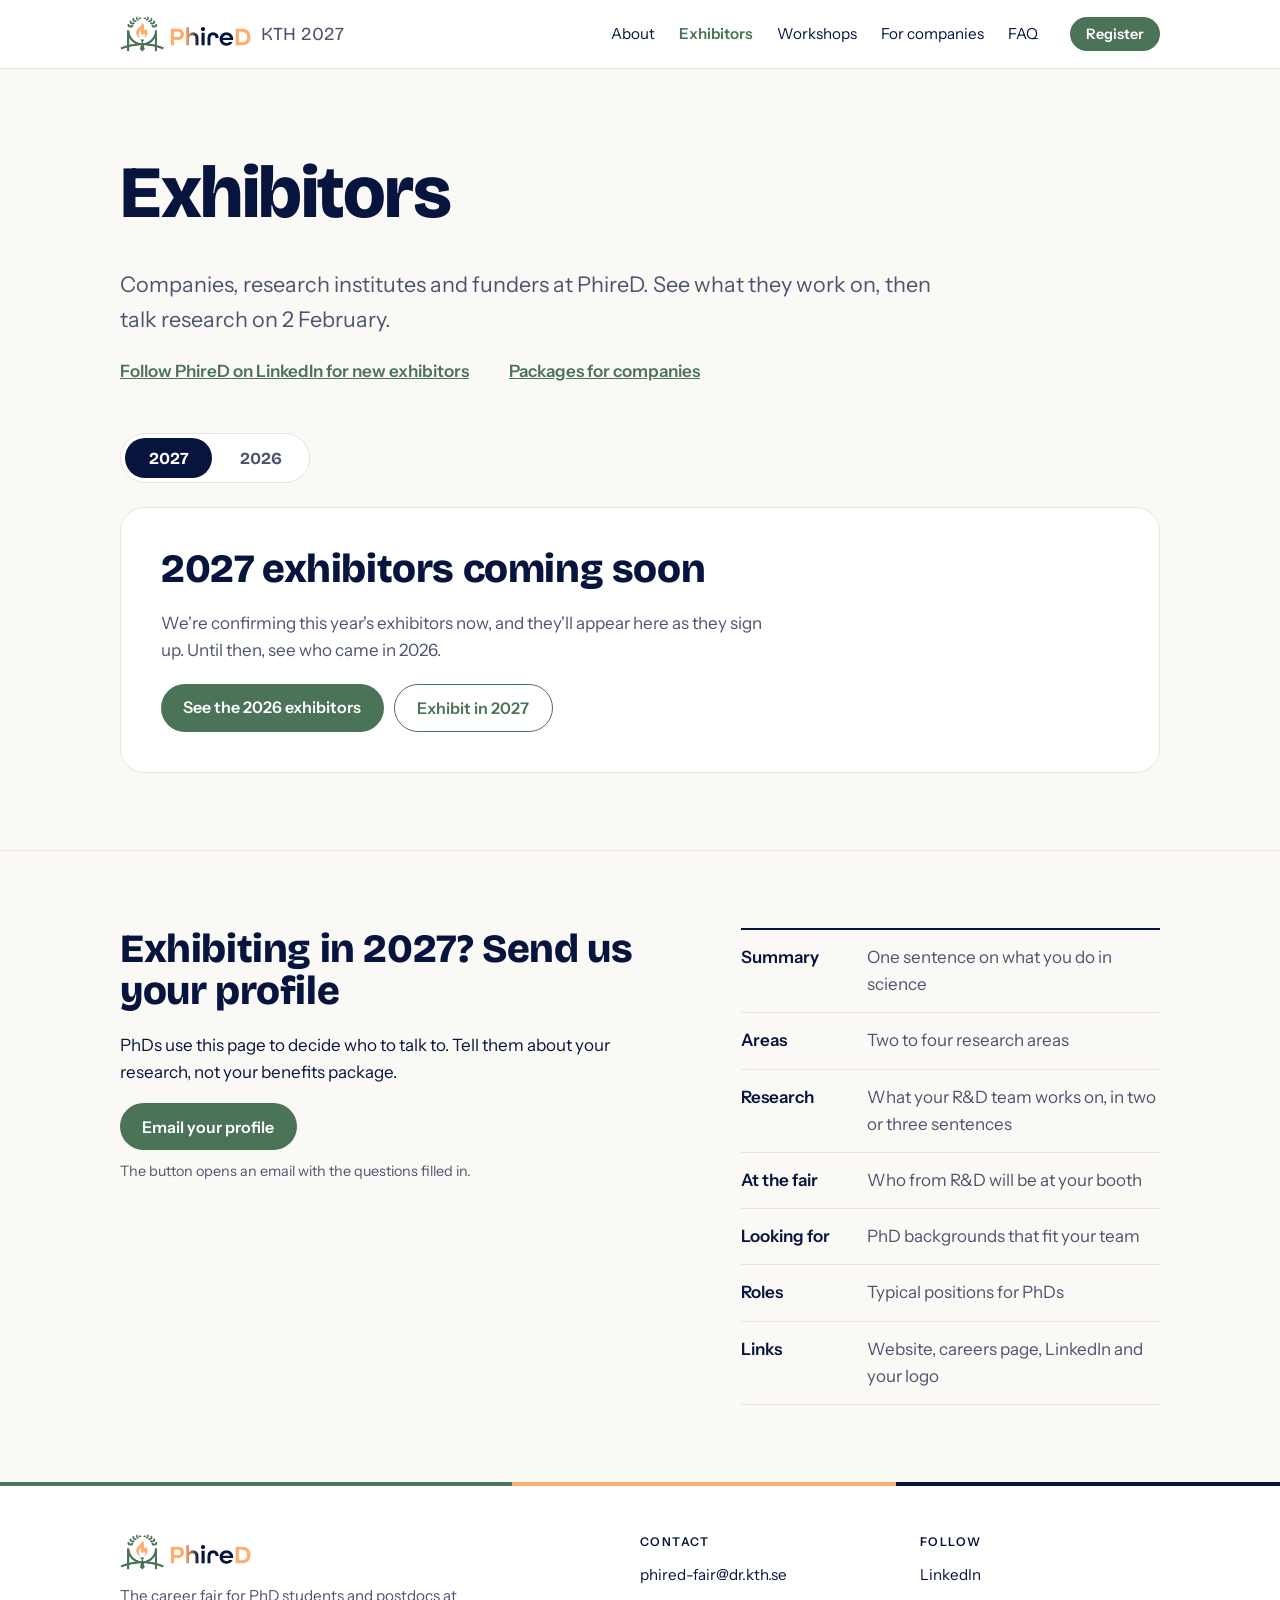
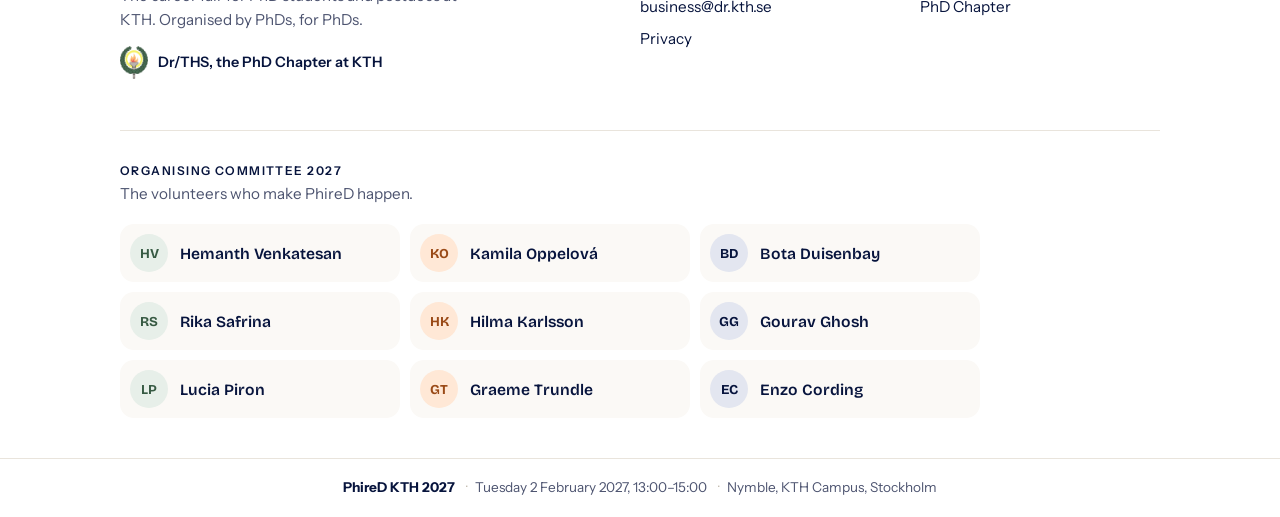
==== commit 4b5f5752: "testing new design and feedback" ====
--- a/companies.html
+++ b/companies.html
@@ -13,7 +13,7 @@
   <link rel="icon" href="images/favicon.png" type="image/png">
   <link rel="apple-touch-icon" href="images/apple-touch-icon.png">
   <link rel="preload" href="fonts/bricolage-grotesque.woff" as="font" type="font/woff" crossorigin>
-  <link rel="stylesheet" href="style/style.css?v=20261113-9">
+  <link rel="stylesheet" href="style/style.css?v=20261113-10">
 </head>
 <body>
 
@@ -145,7 +145,7 @@
     </div>
   </footer>
 
-  <script src="data/companies.js?v=20261113-9"></script>
-  <script src="js/site.js?v=20261113-9"></script>
+  <script src="data/companies.js?v=20261113-10"></script>
+  <script src="js/site.js?v=20261113-10"></script>
 </body>
 </html>
--- a/style/style.css
+++ b/style/style.css
@@ -775,3 +775,19 @@
   .footer-bottom span { display: block; }
   .footer-bottom span::before { content: none; }
 }
+
+/* Desktop: bigger, more spacious logo wall */
+@media (min-width: 900px) {
+  .wall .wall-sponsors { gap: 20px; margin-top: 16px; }
+  .wall .wall-sponsors li > button { min-height: 150px; padding: 26px 20px 42px; border-radius: 24px; }
+  .sp-logo { height: 68px; }
+  .sp-logo img { max-height: 64px; max-width: 240px; }
+  .wall .wall-sponsors em { bottom: 16px; font-size: 0.8rem; }
+  .wall-section { overflow: hidden; }
+  .ticker { margin-top: 20px; width: 100vw; margin-left: calc(50% - 50vw); }
+  .wall .ticker-track { gap: 20px; padding: 6px 0; }
+  .wall .ticker-track li > button { width: 220px; height: 104px; padding: 16px 22px; border-radius: 20px; }
+  .ticker-track img { max-width: 170px; max-height: 58px; }
+  .ticker-track .wm { font-size: 1.1rem; }
+  @keyframes ticker { to { transform: translateX(calc(-50% - 10px)); } }
+}
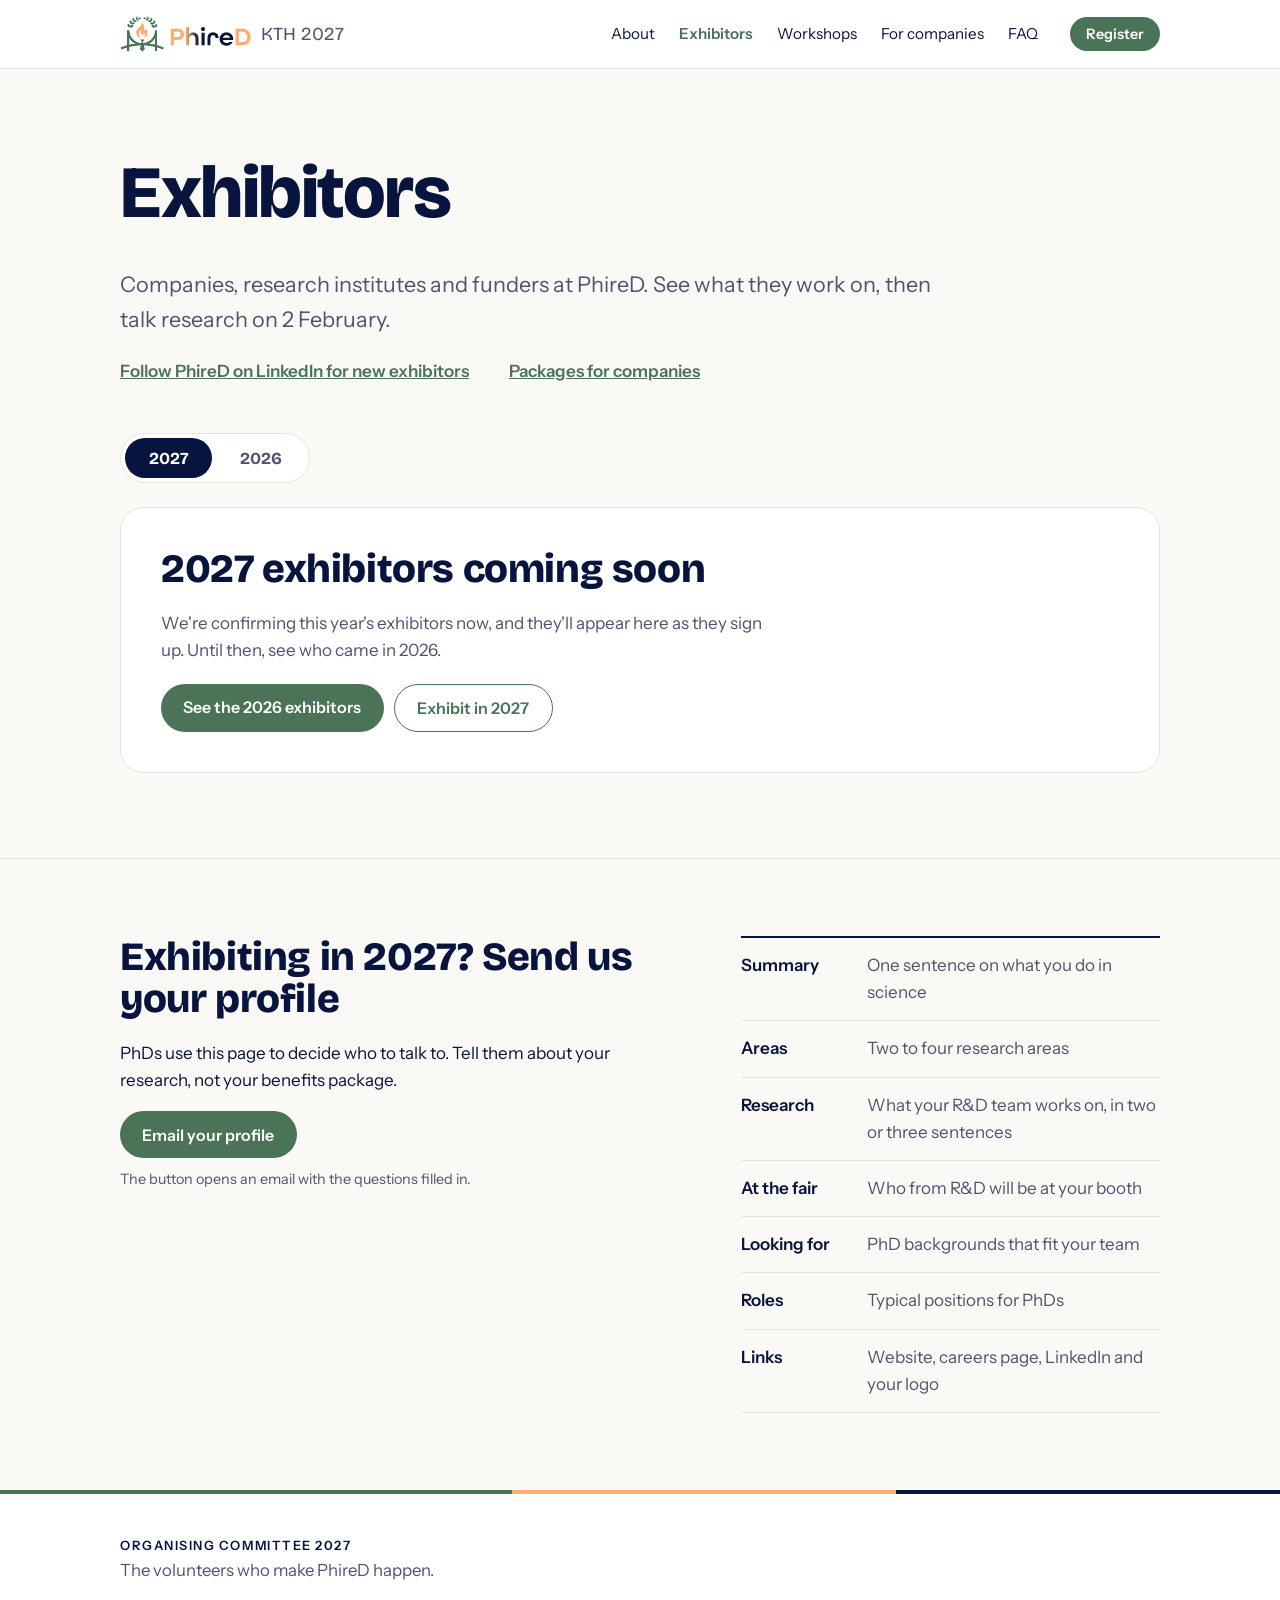
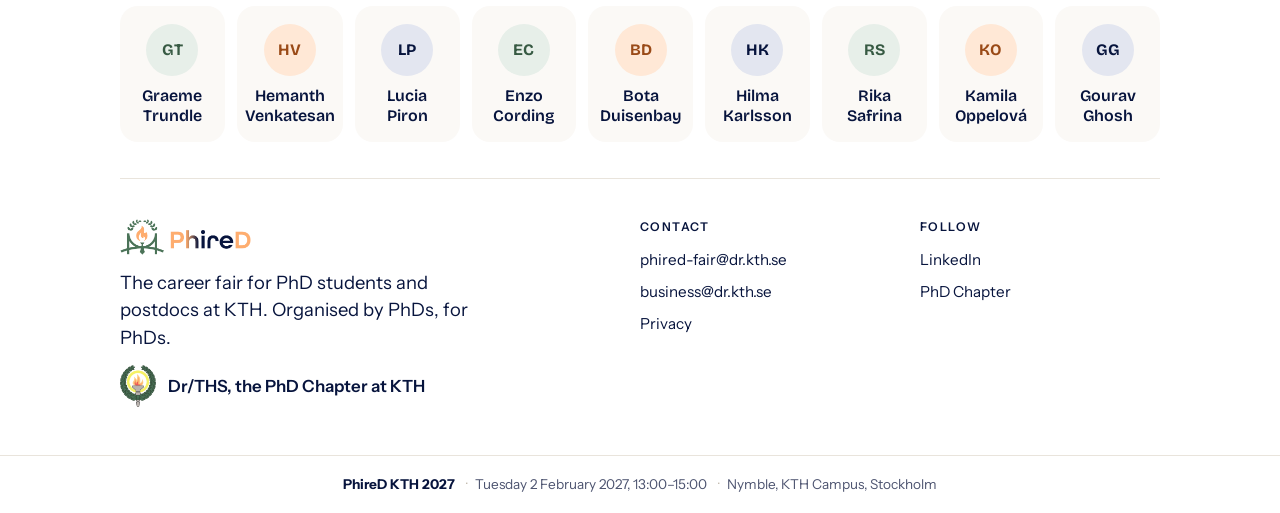
==== commit 84bbe407: "better spacing" ====
--- a/companies.html
+++ b/companies.html
@@ -13,7 +13,7 @@
   <link rel="icon" href="images/favicon.png" type="image/png">
   <link rel="apple-touch-icon" href="images/apple-touch-icon.png">
   <link rel="preload" href="fonts/bricolage-grotesque.woff" as="font" type="font/woff" crossorigin>
-  <link rel="stylesheet" href="style/style.css?v=20261113-10">
+  <link rel="stylesheet" href="style/style.css?v=20261113-13">
 </head>
 <body>
 
@@ -62,7 +62,7 @@
         </div>
 
         <p class="dir-count" id="company-count" aria-live="polite"></p>
-        <ul class="company-list" id="company-list"></ul>
+        <ul class="co-grid" id="company-list"></ul>
         <div class="no-results" id="no-results" hidden>
           <p>No exhibitors match that search.</p>
           <button type="button" class="btn btn-ghost" id="clear-filters">Clear search and filters</button>
@@ -91,9 +91,33 @@
         </dl>
       </div>
     </section>
+    <dialog class="co-dialog" id="co-dialog" aria-labelledby="co-dialog-title">
+      <button type="button" class="dlg-close" aria-label="Close">×</button>
+      <div class="dlg-content"></div>
+    </dialog>
   </main>
 
   <footer class="site-footer">
+    <div class="wrap">
+      <div class="footer-crew">
+      <p class="footer-head">Organising committee 2027</p>
+      <p class="footer-crew-intro">The volunteers who make PhireD happen.</p>
+      <!-- The order is shuffled on every page load (js/site.js). To add roles later, give everyone one:
+           <li><span class="avatar-sm">AB</span>Name <small>Role</small></li> -->
+      <ul class="footer-team" id="footer-team">
+          <li><span class="avatar-sm" aria-hidden="true">EC</span><span class="tm-name">Enzo <span>Cording</span></span></li>
+          <li><span class="avatar-sm" aria-hidden="true">BD</span><span class="tm-name">Bota <span>Duisenbay</span></span></li>
+          <li><span class="avatar-sm" aria-hidden="true">GG</span><span class="tm-name">Gourav <span>Ghosh</span></span></li>
+          <li><span class="avatar-sm" aria-hidden="true">HK</span><span class="tm-name">Hilma <span>Karlsson</span></span></li>
+          <li><span class="avatar-sm" aria-hidden="true">KO</span><span class="tm-name">Kamila <span>Oppelová</span></span></li>
+          <li><span class="avatar-sm" aria-hidden="true">LP</span><span class="tm-name">Lucia <span>Piron</span></span></li>
+          <li><span class="avatar-sm" aria-hidden="true">RS</span><span class="tm-name">Rika <span>Safrina</span></span></li>
+          <li><span class="avatar-sm" aria-hidden="true">GT</span><span class="tm-name">Graeme <span>Trundle</span></span></li>
+          <li><span class="avatar-sm" aria-hidden="true">HV</span><span class="tm-name">Hemanth <span>Venkatesan</span></span></li>
+      </ul>
+      </div>
+    </div>
+
     <div class="wrap footer-top">
       <div class="footer-about">
         <img class="footer-logo" src="images/phired-logo-wide.png" alt="PhireD" width="131" height="36">
@@ -120,32 +144,12 @@
       </div>
     </div>
 
-    <div class="wrap">
-      <div class="footer-crew">
-      <p class="footer-head">Organising committee 2027</p>
-      <p class="footer-crew-intro">The volunteers who make PhireD happen.</p>
-      <!-- The order is shuffled on every page load (js/site.js). To add roles later, give everyone one:
-           <li><span class="avatar-sm">AB</span>Name <small>Role</small></li> -->
-      <ul class="footer-team" id="footer-team">
-          <li><span class="avatar-sm" aria-hidden="true">EC</span>Enzo Cording</li>
-          <li><span class="avatar-sm" aria-hidden="true">BD</span>Bota Duisenbay</li>
-          <li><span class="avatar-sm" aria-hidden="true">GG</span>Gourav Ghosh</li>
-          <li><span class="avatar-sm" aria-hidden="true">HK</span>Hilma Karlsson</li>
-          <li><span class="avatar-sm" aria-hidden="true">KO</span>Kamila Oppelová</li>
-          <li><span class="avatar-sm" aria-hidden="true">LP</span>Lucia Piron</li>
-          <li><span class="avatar-sm" aria-hidden="true">RS</span>Rika Safrina</li>
-          <li><span class="avatar-sm" aria-hidden="true">GT</span>Graeme Trundle</li>
-          <li><span class="avatar-sm" aria-hidden="true">HV</span>Hemanth Venkatesan</li>
-      </ul>
-      </div>
-    </div>
-
     <div class="footer-bottom">
       <p><b>PhireD KTH 2027</b> <span>Tuesday 2 February 2027, 13:00–15:00</span> <span>Nymble, KTH Campus, Stockholm</span></p>
     </div>
   </footer>
 
-  <script src="data/companies.js?v=20261113-10"></script>
-  <script src="js/site.js?v=20261113-10"></script>
+  <script src="data/companies.js?v=20261113-13"></script>
+  <script src="js/site.js?v=20261113-13"></script>
 </body>
 </html>
--- a/style/style.css
+++ b/style/style.css
@@ -791,3 +791,120 @@
   .ticker-track .wm { font-size: 1.1rem; }
   @keyframes ticker { to { transform: translateX(calc(-50% - 10px)); } }
 }
+
+/* ===== Exhibitors page: card grid ===== */
+.co-grid { list-style: none; margin: 8px 0 0; padding: 0; display: grid; grid-template-columns: repeat(3, 1fr); gap: 18px; }
+.co-card {
+  width: 100%; height: 100%; display: flex; flex-direction: column; text-align: left; cursor: pointer;
+  padding: 0; overflow: hidden; font: inherit; color: var(--ink);
+  background: var(--white); border: 1px solid var(--line); border-radius: 22px;
+  transition: transform 0.2s ease, box-shadow 0.2s ease, border-color 0.2s ease;
+}
+.co-card:hover, .co-card:focus-visible { transform: translateY(-4px); border-color: var(--signal); box-shadow: 0 16px 36px rgba(7, 20, 61, 0.1); }
+.co-card-sponsor { border-color: #f6cfae; }
+.co-card-logo {
+  display: grid; place-items: center; height: 128px; padding: 22px 28px;
+  background: var(--white); border-bottom: 1px solid var(--line);
+}
+.co-card-logo img { max-width: 100%; max-height: 72px; object-fit: contain; transition: transform 0.25s ease; }
+.co-card:hover .co-card-logo img { transform: scale(1.05); }
+.co-card-logo .co-mono { width: 72px; height: 72px; border-radius: 20px; display: grid; place-items: center; font: 800 1.6rem var(--display); }
+.co-card-body { flex: 1; display: grid; align-content: start; gap: 8px; padding: 20px 22px 6px; background: #fdfcfa; }
+.co-card-top { display: flex; align-items: center; justify-content: space-between; gap: 8px; font-size: 0.82rem; font-weight: 600; letter-spacing: 0.04em; text-transform: uppercase; color: var(--signal); }
+.co-card-top .co-badge { margin: 0; text-transform: none; letter-spacing: 0; }
+.co-card .co-name { font: 700 1.35rem/1.2 var(--display); }
+.co-card .co-line { font-size: 1rem; line-height: 1.55; color: var(--ink-soft); }
+.co-card .co-tags { margin-top: 4px; }
+.co-card .co-tags span { font-size: 0.8rem; }
+.co-card-more { display: flex; align-items: center; gap: 6px; padding: 12px 22px 18px; background: #fdfcfa; font-weight: 600; font-size: 0.92rem; color: var(--signal); }
+.co-card-more b { transition: transform 0.2s ease; }
+.co-card:hover .co-card-more b { transform: translateX(5px); }
+
+/* ===== Company pop-up (both pages) ===== */
+.co-dialog { width: min(720px, calc(100vw - 32px)); padding: 0; border-radius: 28px; overflow: auto; }
+.co-dialog[open] { animation: dlg-in 0.22s ease-out; }
+@keyframes dlg-in { from { opacity: 0; transform: translateY(12px) scale(0.98); } }
+.dlg-hero { display: grid; place-items: center; height: 170px; padding: 28px 56px; background: linear-gradient(135deg, #f1f6f2, #fff4ea); border-bottom: 1px solid var(--line); }
+.dlg-hero img { max-width: 320px; max-height: 96px; object-fit: contain; }
+.dlg-mono { display: grid; place-items: center; width: 92px; height: 92px; border-radius: 24px; background: var(--signal); color: var(--white); font: 800 2rem var(--display); }
+.dlg-body { padding: 28px 36px 8px; }
+.dlg-body .dlg-type { display: flex; align-items: center; gap: 10px; margin: 0 0 8px; font-size: 0.85rem; letter-spacing: 0.06em; text-transform: uppercase; }
+.dlg-body .dlg-type .co-badge { margin: 0; text-transform: none; letter-spacing: 0; }
+.co-dialog h3 { font-size: clamp(1.7rem, 3vw, 2.2rem); margin: 0 0 10px; }
+.co-dialog .dlg-line { font-size: 1.15rem; line-height: 1.5; color: var(--ink); font-weight: 500; }
+.co-dialog .co-tags { margin: 4px 0 8px; }
+.dlg-block { padding: 18px 0; border-top: 1px solid var(--line); }
+.dlg-block h4 { margin: 0 0 6px; font: 600 0.8rem var(--body); letter-spacing: 0.1em; text-transform: uppercase; color: var(--signal); }
+.dlg-block p { margin: 0; font-size: 1.05rem; line-height: 1.65; color: var(--ink-soft); }
+.co-dialog .co-links { display: flex; flex-wrap: wrap; gap: 10px; margin: 10px 0 20px; }
+.co-dialog .co-links a { font-weight: 600; text-decoration: none; border: 1.5px solid var(--signal); border-radius: 999px; padding: 0.55em 1.2em; }
+.co-dialog .co-links a:hover { background: var(--signal); color: var(--white); }
+.dlg-nav {
+  position: sticky; bottom: 0; display: flex; align-items: center; justify-content: space-between;
+  padding: 12px 20px; background: rgba(255, 255, 255, 0.96); border-top: 1px solid var(--line); color: var(--ink-soft); font-size: 0.9rem;
+}
+.dlg-nav button { width: 44px; height: 44px; border-radius: 50%; border: 1px solid var(--line); background: var(--white); font-size: 1.2rem; color: var(--ink); cursor: pointer; }
+.dlg-nav button:hover { border-color: var(--signal); color: var(--signal); }
+.dlg-close { z-index: 2; background: rgba(255, 255, 255, 0.9); }
+
+@media (max-width: 900px) {
+  .co-grid { grid-template-columns: 1fr 1fr; }
+}
+@media (max-width: 600px) {
+  .co-grid { grid-template-columns: 1fr; gap: 12px; }
+  .co-card-logo { height: 104px; }
+  .dlg-hero { height: 130px; padding: 20px 48px; }
+  .dlg-hero img { max-width: 220px; max-height: 72px; }
+  .dlg-body { padding: 22px 20px 4px; }
+}
+@media (prefers-reduced-motion: reduce) {
+  .co-card, .co-card-logo img, .co-card-more b { transition: none; }
+  .co-dialog[open] { animation: none; }
+}
+.co-badge { white-space: nowrap; }
+
+/* ===== Large screens: use the width instead of leaving empty sides ===== */
+@media (min-width: 1440px) {
+  :root { --wrap: 1320px; }
+  .narrow { max-width: 880px; }
+}
+@media (min-width: 1800px) {
+  :root { --wrap: 1560px; }
+  html { font-size: 112.5%; }
+  .co-grid { grid-template-columns: repeat(4, 1fr); }
+  .footer-team { max-width: 1000px; }
+  .hero-logo { max-width: 340px; }
+}
+@media (min-width: 2300px) {
+  :root { --wrap: 1760px; }
+  html { font-size: 125%; }
+}
+
+/* ===== Footer v2: committee first, one row of people, bigger blurb ===== */
+.site-footer { padding-top: 48px; }
+.footer-crew { margin: 0 0 40px; padding: 0 0 36px; border-top: 0; border-bottom: 1px solid var(--line); }
+.footer-crew .footer-head { font-size: 0.8rem; }
+.footer-crew-intro { font-size: 1.05rem; margin-bottom: 22px; }
+.footer-team { grid-template-columns: repeat(9, 1fr); gap: 12px; max-width: none; }
+.footer-team li {
+  flex-direction: column; justify-content: flex-start; text-align: center; gap: 10px;
+  padding: 18px 8px 16px; border-radius: 18px; transition: transform 0.2s ease, box-shadow 0.2s ease;
+}
+.footer-team li:hover { transform: translateY(-3px); box-shadow: 0 10px 24px rgba(7, 20, 61, 0.08); }
+.footer-team .avatar-sm { width: 52px; height: 52px; font-size: 1rem; }
+.tm-name { font: 600 1rem/1.25 var(--display); color: var(--ink); }
+.tm-name > span { display: block; }
+
+.footer-about p { font-size: 1.15rem; line-height: 1.5; max-width: 32ch; color: var(--ink); }
+.footer-chapter { font-size: 1.05rem; gap: 12px; }
+.footer-chapter img { width: 36px; }
+
+@media (max-width: 1100px) {
+  .footer-team { grid-template-columns: repeat(5, 1fr); }
+}
+@media (max-width: 600px) {
+  .footer-team { grid-template-columns: repeat(3, 1fr); gap: 8px; }
+  .footer-team li { padding: 12px 4px; gap: 8px; }
+  .footer-team .avatar-sm { width: 40px; height: 40px; font-size: 0.8rem; }
+  .tm-name { font-size: 0.85rem; }
+}
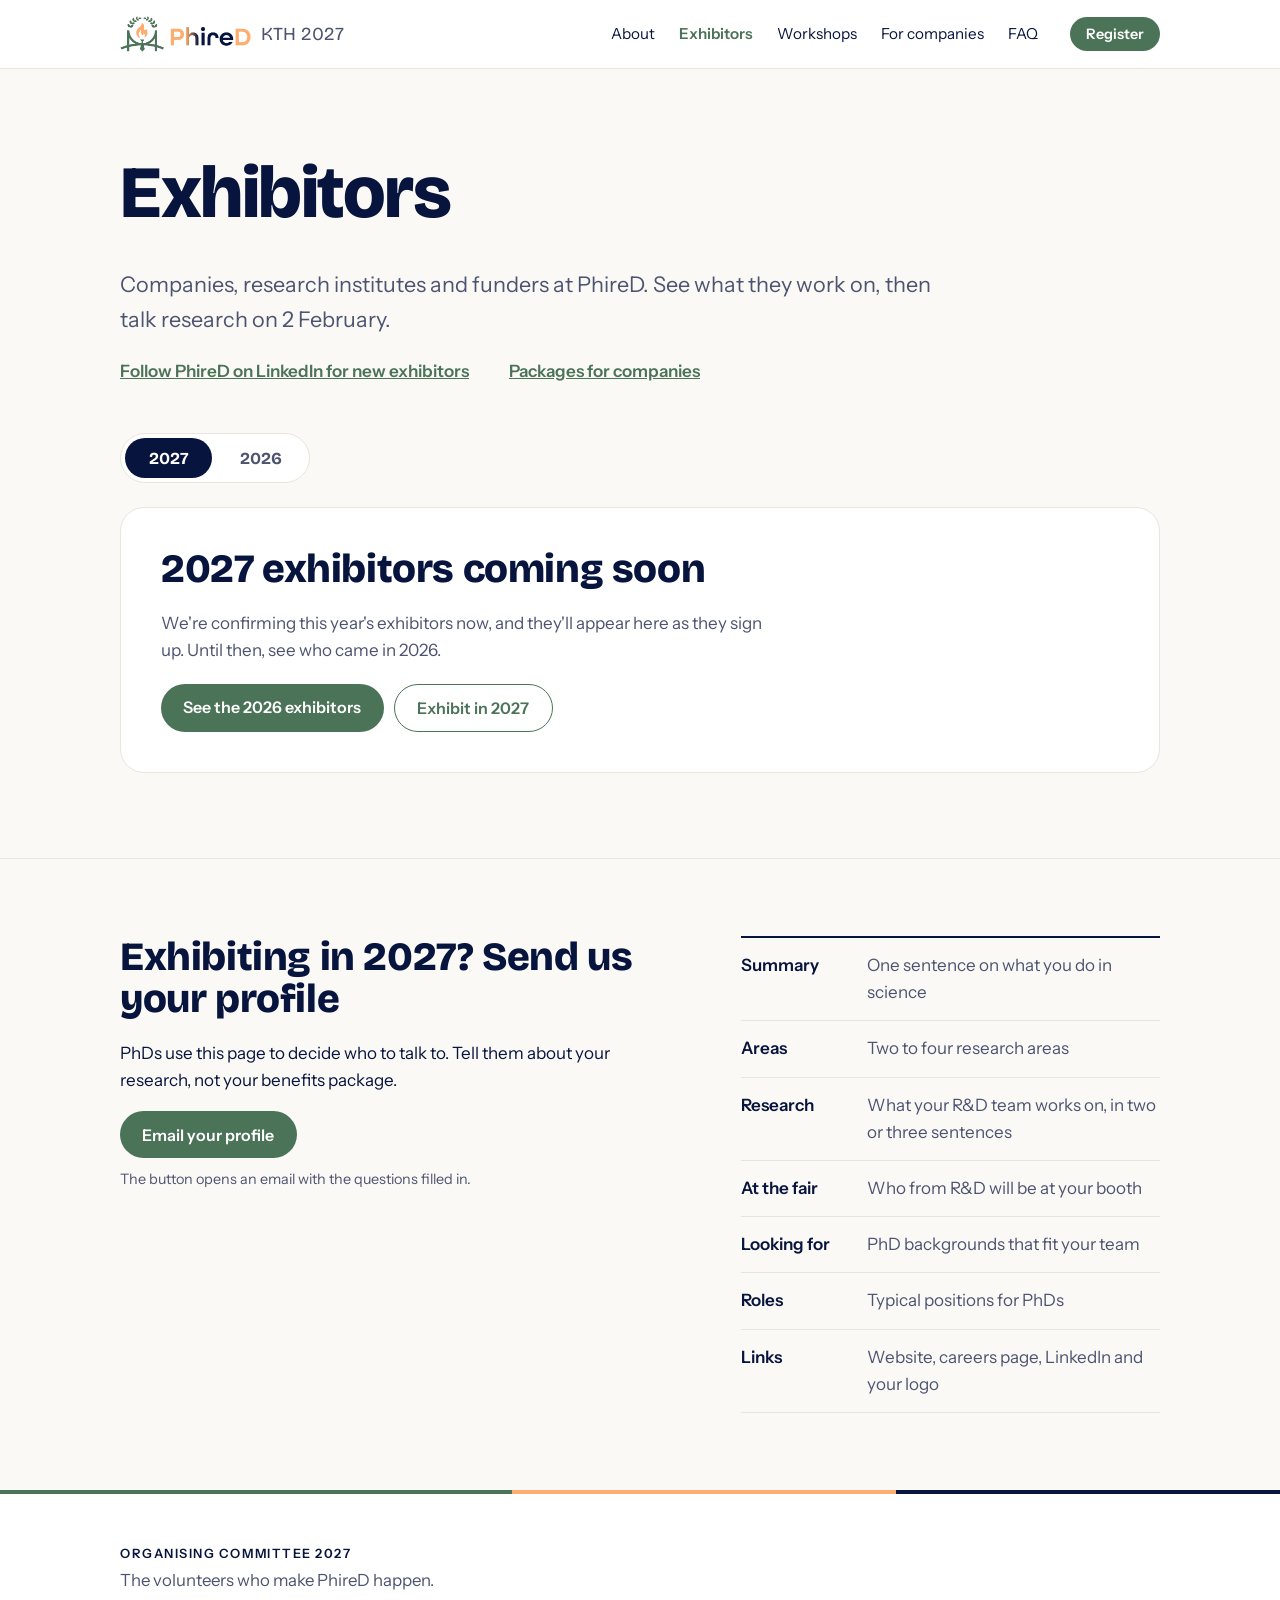
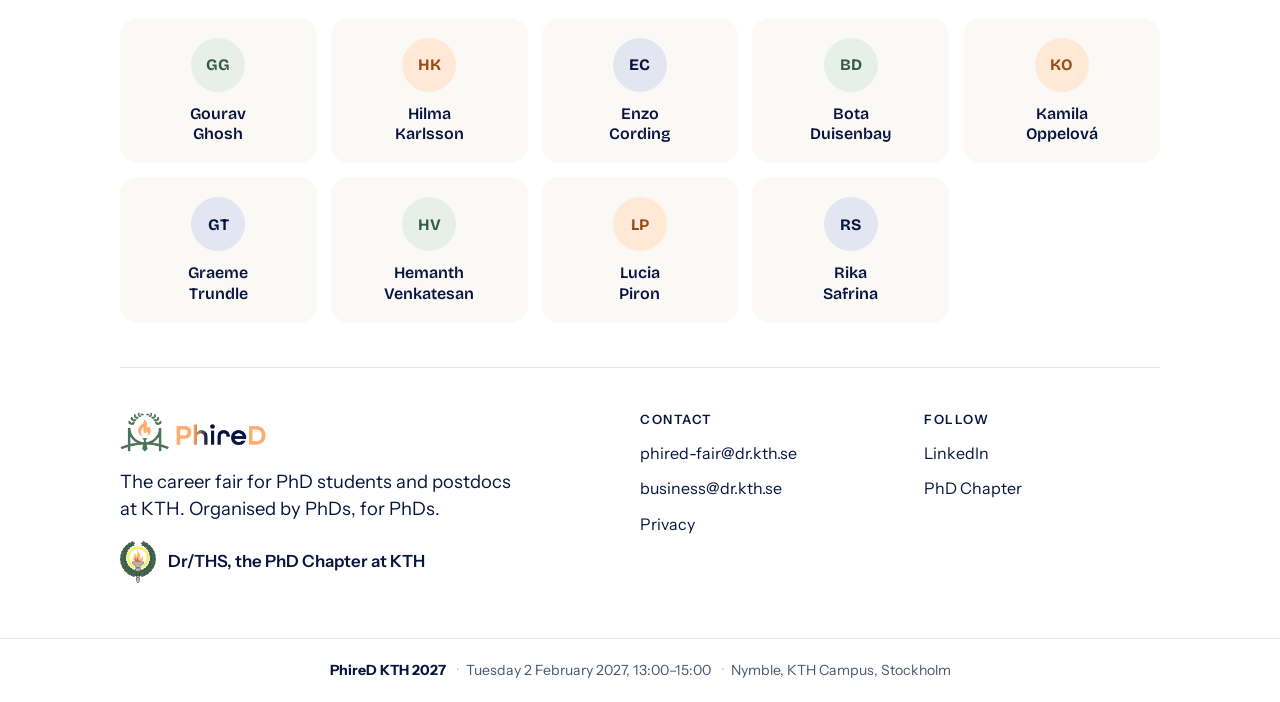
==== commit 401fc414: "clean up, more interactive" ====
--- a/companies.html
+++ b/companies.html
@@ -10,17 +10,17 @@
   <meta property="og:url" content="https://phired.se/companies.html">
   <meta property="og:type" content="website">
 
-  <link rel="icon" href="images/favicon.png" type="image/png">
-  <link rel="apple-touch-icon" href="images/apple-touch-icon.png">
+  <link rel="icon" href="images/brand/favicon.png" type="image/png">
+  <link rel="apple-touch-icon" href="images/brand/apple-touch-icon.png">
   <link rel="preload" href="fonts/bricolage-grotesque.woff" as="font" type="font/woff" crossorigin>
-  <link rel="stylesheet" href="style/style.css?v=20261113-13">
+  <link rel="stylesheet" href="style/style.css?v=20261113-20">
 </head>
 <body>
 
   <header class="site-header">
     <div class="wrap header-inner">
       <a class="brand" href="./" aria-label="PhireD KTH 2027 home">
-        <img class="brand-logo" src="images/phired-logo-wide.png" alt="PhireD" width="131" height="36">
+        <img class="brand-logo" src="images/brand/phired-logo-wide.png" alt="PhireD" width="131" height="36">
         <span>KTH 2027</span>
       </a>
       <nav class="nav" aria-label="Main">
@@ -120,10 +120,10 @@
 
     <div class="wrap footer-top">
       <div class="footer-about">
-        <img class="footer-logo" src="images/phired-logo-wide.png" alt="PhireD" width="131" height="36">
+        <img class="footer-logo" src="images/brand/phired-logo-wide.png" alt="PhireD" width="131" height="36">
         <p>The career fair for PhD students and postdocs at KTH. Organised by PhDs, for PhDs.</p>
         <a class="footer-chapter" href="https://www.dr.kth.se/">
-          <img src="images/phd-chapter-logo.png" alt="" width="28" height="32">
+          <img src="images/brand/phd-chapter-logo.png" alt="" width="28" height="32">
           <span>Dr/THS, the PhD Chapter at KTH</span>
         </a>
       </div>
@@ -149,7 +149,7 @@
     </div>
   </footer>
 
-  <script src="data/companies.js?v=20261113-13"></script>
-  <script src="js/site.js?v=20261113-13"></script>
+  <script src="data/companies.js?v=20261113-20"></script>
+  <script src="js/site.js?v=20261113-20"></script>
 </body>
 </html>
--- a/style/style.css
+++ b/style/style.css
@@ -728,70 +728,6 @@
   .ticker-track .wm { font-size: 0.85rem; }
 }
 
-/* ===== Footer (light, with a stripe in the logo colours) ===== */
-.site-footer { position: relative; background: var(--white); color: var(--ink-soft); padding: 52px 0 0; font-size: 0.95rem; }
-.site-footer::before {
-  content: ""; position: absolute; left: 0; right: 0; top: 0; height: 4px;
-  background: linear-gradient(90deg, var(--signal) 0 40%, var(--marigold) 40% 70%, var(--ink) 70% 100%);
-}
-.site-footer a { color: var(--ink); }
-.site-footer a:hover { color: var(--signal); }
-.footer-head { font: 600 0.75rem var(--body); letter-spacing: 0.12em; text-transform: uppercase; color: var(--ink); margin-bottom: 14px; }
-.footer-top { display: grid; grid-template-columns: 2fr 1fr 1fr; gap: 40px; }
-.footer-logo { display: block; height: 36px; width: auto; margin-bottom: 14px; }
-.footer-about p { max-width: 36ch; margin-bottom: 14px; }
-.footer-chapter { display: inline-flex; align-items: center; gap: 10px; text-decoration: none; font-weight: 600; font-size: 0.9rem; }
-.footer-chapter img { width: 28px; height: auto; }
-.footer-links { list-style: none; margin: 0; padding: 0; display: grid; gap: 8px; }
-.footer-links a { text-decoration: none; }
-.footer-links a:hover { text-decoration: underline; }
-
-.footer-crew { margin-top: 44px; padding-top: 32px; border-top: 1px solid var(--line); }
-.footer-crew .footer-head { margin-bottom: 4px; }
-.footer-crew-intro { margin: 0 0 18px; }
-.footer-team { list-style: none; margin: 0; padding: 0; display: grid; grid-template-columns: repeat(3, 1fr); gap: 10px; max-width: 860px; }
-.footer-team li {
-  display: flex; align-items: center; gap: 12px; padding: 10px 14px 10px 10px;
-  background: var(--paper); border-radius: 14px; color: var(--ink); font: 600 0.98rem var(--display);
-}
-.footer-team small { display: block; font: 400 0.82rem var(--body); color: var(--ink-soft); }
-.avatar-sm { flex: none; display: grid; place-items: center; width: 38px; height: 38px; border-radius: 50%; font: 700 0.85rem var(--display); background: #e7efe9; color: var(--signal-deep); }
-.footer-team li:nth-child(3n+2) .avatar-sm { background: #ffe8d6; color: #9a4a17; }
-.footer-team li:nth-child(3n) .avatar-sm { background: #e3e6f0; color: var(--ink); }
-
-.footer-bottom { margin-top: 40px; padding: 18px var(--gutter); border-top: 1px solid var(--line); text-align: center; }
-.footer-bottom p { margin: 0; font-size: 0.85rem; }
-.footer-bottom b { color: var(--ink); }
-.footer-bottom span::before { content: "·"; margin: 0 8px; color: #c4bdb1; }
-
-@media (max-width: 900px) {
-  .footer-top { grid-template-columns: 1fr 1fr; gap: 28px; }
-  .footer-about { grid-column: 1 / -1; }
-}
-@media (max-width: 520px) {
-  .footer-team { grid-template-columns: 1fr 1fr; gap: 8px; }
-  .footer-team li { padding: 8px; gap: 8px; font-size: 0.88rem; }
-  .avatar-sm { width: 32px; height: 32px; font-size: 0.75rem; }
-  .footer-bottom span { display: block; }
-  .footer-bottom span::before { content: none; }
-}
-
-/* Desktop: bigger, more spacious logo wall */
-@media (min-width: 900px) {
-  .wall .wall-sponsors { gap: 20px; margin-top: 16px; }
-  .wall .wall-sponsors li > button { min-height: 150px; padding: 26px 20px 42px; border-radius: 24px; }
-  .sp-logo { height: 68px; }
-  .sp-logo img { max-height: 64px; max-width: 240px; }
-  .wall .wall-sponsors em { bottom: 16px; font-size: 0.8rem; }
-  .wall-section { overflow: hidden; }
-  .ticker { margin-top: 20px; width: 100vw; margin-left: calc(50% - 50vw); }
-  .wall .ticker-track { gap: 20px; padding: 6px 0; }
-  .wall .ticker-track li > button { width: 220px; height: 104px; padding: 16px 22px; border-radius: 20px; }
-  .ticker-track img { max-width: 170px; max-height: 58px; }
-  .ticker-track .wm { font-size: 1.1rem; }
-  @keyframes ticker { to { transform: translateX(calc(-50% - 10px)); } }
-}
-
 /* ===== Exhibitors page: card grid ===== */
 .co-grid { list-style: none; margin: 8px 0 0; padding: 0; display: grid; grid-template-columns: repeat(3, 1fr); gap: 18px; }
 .co-card {
@@ -872,7 +808,6 @@
   :root { --wrap: 1560px; }
   html { font-size: 112.5%; }
   .co-grid { grid-template-columns: repeat(4, 1fr); }
-  .footer-team { max-width: 1000px; }
   .hero-logo { max-width: 340px; }
 }
 @media (min-width: 2300px) {
@@ -880,31 +815,268 @@
   html { font-size: 125%; }
 }
 
-/* ===== Footer v2: committee first, one row of people, bigger blurb ===== */
-.site-footer { padding-top: 48px; }
-.footer-crew { margin: 0 0 40px; padding: 0 0 36px; border-top: 0; border-bottom: 1px solid var(--line); }
-.footer-crew .footer-head { font-size: 0.8rem; }
-.footer-crew-intro { font-size: 1.05rem; margin-bottom: 22px; }
-.footer-team { grid-template-columns: repeat(9, 1fr); gap: 12px; max-width: none; }
+/* ===== Footer: committee first, then about / contact / follow ===== */
+.site-footer { position: relative; background: var(--white); color: var(--ink-soft); padding: 56px 0 0; font-size: 1rem; }
+.site-footer::before {
+  content: ""; position: absolute; left: 0; right: 0; top: 0; height: 4px;
+  background: linear-gradient(90deg, var(--signal) 0 40%, var(--marigold) 40% 70%, var(--ink) 70% 100%);
+}
+.site-footer a { color: var(--ink); }
+.site-footer a:hover { color: var(--signal); }
+.footer-head { font: 600 0.8rem var(--body); letter-spacing: 0.12em; text-transform: uppercase; color: var(--ink); margin: 0 0 14px; }
+
+/* Committee: one row of people on desktop */
+.footer-crew { padding-bottom: 44px; margin-bottom: 44px; border-bottom: 1px solid var(--line); }
+.footer-crew .footer-head { margin-bottom: 6px; }
+.footer-crew-intro { margin: 0 0 24px; font-size: 1.05rem; }
+.footer-team { list-style: none; margin: 0; padding: 0; display: grid; grid-template-columns: repeat(5, minmax(0, 1fr)); gap: 14px; }
 .footer-team li {
-  flex-direction: column; justify-content: flex-start; text-align: center; gap: 10px;
-  padding: 18px 8px 16px; border-radius: 18px; transition: transform 0.2s ease, box-shadow 0.2s ease;
+  display: flex; flex-direction: column; align-items: center; gap: 12px; text-align: center;
+  padding: 20px 8px 18px; background: var(--paper); border-radius: 18px;
+  transition: transform 0.2s ease, box-shadow 0.2s ease;
 }
 .footer-team li:hover { transform: translateY(-3px); box-shadow: 0 10px 24px rgba(7, 20, 61, 0.08); }
-.footer-team .avatar-sm { width: 52px; height: 52px; font-size: 1rem; }
-.tm-name { font: 600 1rem/1.25 var(--display); color: var(--ink); }
+.avatar-sm { flex: none; display: grid; place-items: center; width: 54px; height: 54px; border-radius: 50%; font: 700 1rem var(--display); background: #e7efe9; color: var(--signal-deep); }
+.footer-team li:nth-child(3n+2) .avatar-sm { background: #ffe8d6; color: #9a4a17; }
+.footer-team li:nth-child(3n) .avatar-sm { background: #e3e6f0; color: var(--ink); }
+.tm-name { font: 600 1rem/1.3 var(--display); color: var(--ink); }
 .tm-name > span { display: block; }
-
-.footer-about p { font-size: 1.15rem; line-height: 1.5; max-width: 32ch; color: var(--ink); }
-.footer-chapter { font-size: 1.05rem; gap: 12px; }
-.footer-chapter img { width: 36px; }
-
-@media (max-width: 1100px) {
-  .footer-team { grid-template-columns: repeat(5, 1fr); }
+.footer-team small { display: block; font: 400 0.82rem var(--body); color: var(--ink-soft); }
+
+/* About / contact / follow */
+.footer-top { display: grid; grid-template-columns: 2fr 1fr 1fr; gap: 48px; align-items: start; }
+.footer-logo { display: block; height: 40px; width: auto; margin-bottom: 16px; }
+.footer-about p { max-width: 34ch; margin: 0 0 18px; font-size: 1.15rem; line-height: 1.5; color: var(--ink); }
+.footer-chapter { display: inline-flex; align-items: center; gap: 12px; text-decoration: none; font-weight: 600; font-size: 1.05rem; }
+.footer-chapter img { width: 36px; height: auto; }
+.footer-links { list-style: none; margin: 0; padding: 0; display: grid; gap: 10px; }
+.footer-links a { text-decoration: none; }
+.footer-links a:hover { text-decoration: underline; }
+
+.footer-bottom { margin-top: 48px; padding: 20px var(--gutter); border-top: 1px solid var(--line); text-align: center; }
+.footer-bottom p { margin: 0; font-size: 0.88rem; }
+.footer-bottom b { color: var(--ink); }
+.footer-bottom span::before { content: "·"; margin: 0 8px; color: #c4bdb1; }
+
+@media (min-width: 1440px) {
+  .footer-team { grid-template-columns: repeat(9, minmax(0, 1fr)); }
+}
+@media (max-width: 900px) {
+  .footer-top { grid-template-columns: 1fr 1fr; gap: 32px; }
+  .footer-about { grid-column: 1 / -1; }
 }
 @media (max-width: 600px) {
-  .footer-team { grid-template-columns: repeat(3, 1fr); gap: 8px; }
-  .footer-team li { padding: 12px 4px; gap: 8px; }
-  .footer-team .avatar-sm { width: 40px; height: 40px; font-size: 0.8rem; }
+  .site-footer { padding-top: 40px; }
+  .footer-crew { padding-bottom: 32px; margin-bottom: 32px; }
+  .footer-team { grid-template-columns: repeat(3, minmax(0, 1fr)); gap: 8px; }
+  .footer-team li { padding: 14px 4px 12px; gap: 8px; }
+  .avatar-sm { width: 40px; height: 40px; font-size: 0.8rem; }
   .tm-name { font-size: 0.85rem; }
-}
+  .footer-bottom span { display: block; }
+  .footer-bottom span::before { content: none; }
+}
+
+
+/* ===== Desktop: bigger, more spacious logo wall ===== */
+@media (min-width: 900px) {
+  .wall .wall-sponsors { gap: 20px; margin-top: 16px; }
+  .wall .wall-sponsors li > button { min-height: 150px; padding: 26px 20px 42px; border-radius: 24px; }
+  .sp-logo { height: 68px; }
+  .sp-logo img { max-height: 64px; max-width: 240px; }
+  .wall .wall-sponsors em { bottom: 16px; font-size: 0.8rem; }
+  .wall-section { overflow: hidden; }
+  .ticker { margin-top: 20px; width: 100vw; margin-left: calc(50% - 50vw); }
+  .wall .ticker-track { gap: 20px; padding: 6px 0; }
+  .wall .ticker-track li > button { width: 220px; height: 104px; padding: 16px 22px; border-radius: 20px; }
+  .ticker-track img { max-width: 170px; max-height: 58px; }
+  .ticker-track .wm { font-size: 1.1rem; }
+  @keyframes ticker { to { transform: translateX(calc(-50% - 10px)); } }
+}
+
+/* ===== Workshops: one accent colour per workshop, hover links card <-> calendar day ===== */
+/* All accents are from the logo family and pass contrast with white text. */
+.ac0 { --ac: #4b7358; --ac-soft: #e8f0ea; }   /* green */
+.ac1 { --ac: #b85c2e; --ac-soft: #fbece2; }   /* terracotta (deeper logo peach) */
+.ac2 { --ac: #07143d; --ac-soft: #e6e9f2; }   /* navy */
+.ac3 { --ac: #3d5a8a; --ac-soft: #e8eef7; }   /* slate blue */
+.ac4 { --ac: #5c7a2e; --ac-soft: #eef3e3; }   /* olive */
+
+.cal-ws { background: var(--ac); transition: transform 0.18s ease, box-shadow 0.18s ease; }
+.cal-ws:hover { background: var(--ac); filter: brightness(1.12); }
+.cal-fair { transition: transform 0.18s ease, box-shadow 0.18s ease; }
+.cal-pop { transform: scale(1.28); box-shadow: 0 0 0 4px var(--ac-soft, #ffe8d6), 0 6px 16px rgba(7, 20, 61, 0.22); position: relative; z-index: 1; }
+.cal-legend .key-ws { background: linear-gradient(90deg, #4b7358 0 20%, #b85c2e 20% 40%, #07143d 40% 60%, #3d5a8a 60% 80%, #5c7a2e 80%); }
+
+.ws[class*="ac"] { border-left: 5px solid var(--ac); transition: background-color 0.2s ease, border-color 0.2s ease, transform 0.2s ease, box-shadow 0.2s ease; }
+.ws[class*="ac"] .ws-when { color: var(--ac); }
+.ws[class*="ac"] .ws-btn { background: var(--ac); color: var(--white); border: 0; }
+.ws[class*="ac"] .ws-btn.ws-soon { background: var(--white); color: var(--ac); border: 1.5px dashed var(--ac); }
+.ws[class*="ac"]:hover, .ws[class*="ac"].ws-hl, .ws[class*="ac"].ws-active, .ws[class*="ac"]:focus-within {
+  background: var(--ac-soft); border-color: var(--ac); transform: translateX(4px); box-shadow: 0 8px 22px rgba(7, 20, 61, 0.08);
+}
+.ws-fair { border-left: 5px solid var(--marigold); }
+.ws-fair.ws-hl, .ws-fair:hover { background: #ffe8d6; }
+
+/* Sign-up buttons only on the card you're looking at (devices with a mouse) */
+@media (hover: hover) {
+  .ws[class*="ac"] .ws-btn { opacity: 0; transform: translateX(-8px); transition: opacity 0.2s ease, transform 0.2s ease; }
+  .ws[class*="ac"]:hover .ws-btn, .ws[class*="ac"].ws-hl .ws-btn, .ws[class*="ac"].ws-active .ws-btn, .ws[class*="ac"]:focus-within .ws-btn { opacity: 1; transform: none; }
+}
+@media (prefers-reduced-motion: reduce) {
+  .cal-pop { transform: none; }
+  .ws[class*="ac"]:hover, .ws[class*="ac"].ws-hl { transform: none; }
+}
+
+/* Fair day: the star of the calendar */
+.cal-fair {
+  position: relative; z-index: 1; transform: scale(1.3);
+  background: var(--marigold); color: var(--ink); font-weight: 800;
+  box-shadow: 0 0 0 4px #fff, 0 0 0 7px rgba(254, 173, 111, 0.55), 0 8px 20px rgba(232, 137, 74, 0.35);
+}
+.cal-fair:hover, .cal-fair.cal-pop { transform: scale(1.42); background: #f99a52; }
+@media (prefers-reduced-motion: no-preference) {
+  .cal-fair { animation: fair-pulse 2.4s ease-in-out infinite; }
+  .cal-fair:hover, .cal-fair.cal-pop { animation: none; }
+  @keyframes fair-pulse {
+    0%, 100% { box-shadow: 0 0 0 4px #fff, 0 0 0 7px rgba(254, 173, 111, 0.55), 0 8px 20px rgba(232, 137, 74, 0.35); }
+    50%      { box-shadow: 0 0 0 4px #fff, 0 0 0 12px rgba(254, 173, 111, 0.25), 0 8px 24px rgba(232, 137, 74, 0.45); }
+  }
+}
+@media (prefers-reduced-motion: reduce) { .cal-fair { transform: scale(1.2); } }
+.cal-grid { padding-bottom: 6px; }
+.cal-month { padding: 16px 4px 18px; }
+
+/* ===== "A bridge between academia and industry" ===== */
+.bridge-section { overflow: hidden; background: linear-gradient(180deg, var(--paper) 0%, #f3f7f4 55%, #fff4ea 100%); }
+.bridge-head { display: grid; grid-template-columns: 1fr 1.1fr; gap: clamp(24px, 5vw, 72px); align-items: end; }
+.bridge-head h2 { margin: 0; }
+.bridge-head p { margin: 0; color: var(--ink-soft); font-size: 1.08rem; max-width: 56ch; }
+
+.bridge-fig { margin: clamp(20px, 3vw, 36px) 0 0; }
+.bridge-svg { display: block; width: 100%; height: auto; overflow: visible; }
+.b-arch { fill: none; stroke: url(#b-grad); stroke-width: 9; stroke-linecap: round; }
+.b-deck { fill: none; stroke: #d9d2c6; stroke-width: 7; stroke-linecap: round; }
+.b-hangers line { stroke: #cfc7ba; stroke-width: 2.5; }
+.b-pillar { stroke-width: 12; stroke-linecap: round; }
+.b-pillar-a { stroke: #4b7358; }
+.b-pillar-i { stroke: #07143d; }
+.b-side { font: 700 13px var(--body); letter-spacing: 0.16em; fill: var(--ink-soft); }
+.b-particle { opacity: 0.9; }
+.p-green { fill: #4b7358; } .p-peach { fill: #f39a5b; } .p-navy { fill: #07143d; }
+
+.b-node { cursor: pointer; outline: none; }
+.b-dot { stroke: #fff; stroke-width: 5; transition: r 0.2s ease; }
+.b-glow { opacity: 0; transition: opacity 0.25s ease, r 0.25s ease; }
+.b-icon { fill: none; stroke: #fff; stroke-width: 2.2; stroke-linecap: round; stroke-linejoin: round; pointer-events: none; }
+.n-green .b-dot { fill: #4b7358; } .n-green .b-glow { fill: #4b7358; }
+.n-peach .b-dot { fill: #fead6f; } .n-peach .b-glow { fill: #fead6f; } .n-peach .b-icon { stroke: var(--ink); }
+.n-navy .b-dot { fill: #07143d; }  .n-navy .b-glow { fill: #07143d; }
+.b-node.is-on .b-glow, .b-node:focus-visible .b-glow { opacity: 0.22; r: 44; }
+.b-node.is-on .b-dot, .b-node:focus-visible .b-dot { r: 30; }
+
+/* Cards */
+.bridge-cards { list-style: none; margin: clamp(16px, 2.5vw, 28px) 0 0; padding: 0; display: grid; grid-template-columns: repeat(3, 1fr); gap: 18px; }
+.b-card {
+  position: relative; display: flex; flex-direction: column; gap: 8px; padding: 26px 26px 22px; border-radius: 24px;
+  transition: transform 0.25s ease, box-shadow 0.25s ease;
+}
+.b-card::before { /* little pointer up to the bridge */
+  content: ""; position: absolute; top: -9px; left: 50%; width: 18px; height: 18px; transform: translateX(-50%) rotate(45deg); border-radius: 3px; background: inherit;
+}
+.b-card h3 { font-size: 1.4rem; margin: 0; }
+.b-card p { margin: 0 0 6px; line-height: 1.55; flex: 1; }
+.b-card a { align-self: flex-start; font-weight: 600; text-decoration: none; padding: 0.5em 1.05em; border-radius: 999px; transition: background-color 0.2s ease; }
+.b-card a b { display: inline-block; transition: transform 0.2s ease; }
+.b-card:hover a b, .b-card.is-on a b { transform: translateX(4px); }
+.b-card-kicker { font-size: 0.75rem; font-weight: 700; letter-spacing: 0.14em; text-transform: uppercase; opacity: 0.85; }
+.b-card:hover, .b-card.is-on { transform: translateY(-6px); box-shadow: 0 18px 40px rgba(7, 20, 61, 0.16); }
+
+.c-green { background: #4b7358; color: #fff; }
+.c-green p { color: #e3eee6; }
+.c-green a { background: #fff; color: #375a43; }
+.c-peach { background: #fead6f; color: var(--ink); }
+.c-peach p { color: #3a2a1f; }
+.c-peach a { background: var(--ink); color: #fff; }
+.c-navy { background: #07143d; color: #fff; }
+.c-navy p { color: #c9cbe0; }
+.c-navy .b-card-kicker { color: var(--marigold); opacity: 1; }
+.c-navy a { background: var(--marigold); color: var(--ink); }
+
+/* Draw-in on scroll (only when JS + motion are available) */
+@media (prefers-reduced-motion: no-preference) {
+  .b-anim .b-arch, .b-anim .b-deck { stroke-dasharray: 1; stroke-dashoffset: 1; }
+  .b-anim .b-hangers, .b-anim .b-particles, .b-anim .b-side { opacity: 0; }
+  .b-anim .b-node { opacity: 0; transform-box: fill-box; transform-origin: center; transform: scale(0.4); }
+  .b-anim .b-card { opacity: 0; transform: translateY(24px); }
+  .b-in .b-deck { animation: b-draw 0.9s ease-out forwards; }
+  .b-in .b-arch { animation: b-draw 1.3s 0.2s cubic-bezier(.6, 0, .2, 1) forwards; }
+  .b-in .b-hangers, .b-in .b-side { animation: b-fade 0.6s 0.9s forwards; }
+  .b-in .b-particles { animation: b-fade 0.6s 1.5s forwards; }
+  .b-in .b-node { animation: b-pop 0.45s cubic-bezier(.3, 1.6, .5, 1) forwards; }
+  .b-in .b-node.n-green { animation-delay: 0.8s; }
+  .b-in .b-node.n-peach { animation-delay: 1.05s; }
+  .b-in .b-node.n-navy  { animation-delay: 1.3s; }
+  .b-in .b-card { animation: b-rise 0.6s ease-out forwards; }
+  .b-in .b-card.c-green { animation-delay: 0.9s; }
+  .b-in .b-card.c-peach { animation-delay: 1.1s; }
+  .b-in .b-card.c-navy  { animation-delay: 1.3s; }
+  @keyframes b-draw { to { stroke-dashoffset: 0; } }
+  @keyframes b-fade { to { opacity: 1; } }
+  @keyframes b-pop  { to { opacity: 1; transform: scale(1); } }
+  @keyframes b-rise { to { opacity: 1; transform: none; } }
+}
+.b-still .b-particles { display: none; }
+
+@media (max-width: 900px) {
+  .bridge-head { grid-template-columns: 1fr; gap: 12px; }
+  .bridge-cards { grid-template-columns: 1fr; gap: 14px; }
+  .b-card::before { display: none; }
+}
+@media (max-width: 600px) {
+  .b-side { font-size: 22px; }
+  .b-card { padding: 22px 20px 18px; }
+}
+
+/* Bridge v2: lead text in the heading spot, bullet lists, safe pointers */
+.bridge-head { display: block; }
+.bridge-lead {
+  margin: 0; max-width: 34ch; font: 700 clamp(1.5rem, 2.7vw, 2.3rem)/1.22 var(--display); letter-spacing: -0.01em; color: var(--ink);
+}
+.bridge-lead span { display: block; margin-top: 0.5em; font: 400 clamp(1.05rem, 1.4vw, 1.2rem)/1.5 var(--body); color: var(--ink-soft); letter-spacing: 0; max-width: 52ch; }
+.b-card ul { margin: 0 0 14px; padding-left: 1.1em; flex: 1; font-size: 0.95rem; line-height: 1.5; }
+.b-card li { margin-bottom: 0.35em; }
+.b-card p { flex: 0 0 auto; }
+.c-green li { color: #e3eee6; } .c-green li::marker { color: var(--marigold); }
+.c-peach li { color: #3a2a1f; }  .c-peach li::marker { color: var(--ink); }
+.c-navy li { color: #c9cbe0; }   .c-navy li::marker { color: var(--marigold); }
+/* pointer up to the bridge: a plain triangle, no transforms */
+.b-card::before {
+  content: ""; position: absolute; top: -10px; left: 50%; margin-left: -10px; width: 0; height: 0;
+  transform: none; border-radius: 0; background: none;
+  border-left: 10px solid transparent; border-right: 10px solid transparent; border-bottom: 10px solid;
+}
+.c-green::before { border-bottom-color: #4b7358; }
+.c-peach::before { border-bottom-color: #fead6f; }
+.c-navy::before  { border-bottom-color: #07143d; }
+.bridge-head .bridge-lead { margin: 0; max-width: 34ch; font: 700 clamp(1.5rem, 2.7vw, 2.3rem)/1.22 var(--display); color: var(--ink); }
+.bridge-head .bridge-lead span { display: block; margin-top: 0.5em; font: 400 clamp(1.05rem, 1.4vw, 1.2rem)/1.5 var(--body); color: var(--ink-soft); max-width: 52ch; }
+.b-card ul { list-style: disc; }
+/* Entrance animations hand control back to hover once finished (fill-mode: backwards, not forwards) */
+@media (prefers-reduced-motion: no-preference) {
+  .b-in .b-card { opacity: 1; transform: none; animation: b-rise-in 0.6s ease-out backwards; }
+  .b-in .b-card:hover, .b-in .b-card.is-on { transform: translateY(-6px); }
+  .b-in .b-node { opacity: 1; transform: none; animation: b-pop-in 0.45s cubic-bezier(.3, 1.6, .5, 1) backwards; }
+  .b-in .b-card.c-green { animation-delay: 0.9s; }
+  .b-in .b-card.c-peach { animation-delay: 1.1s; }
+  .b-in .b-card.c-navy  { animation-delay: 1.3s; }
+  .b-in .b-node.n-green { animation-delay: 0.8s; }
+  .b-in .b-node.n-peach { animation-delay: 1.05s; }
+  .b-in .b-node.n-navy  { animation-delay: 1.3s; }
+  @keyframes b-rise-in { from { opacity: 0; transform: translateY(24px); } }
+  @keyframes b-pop-in  { from { opacity: 0; transform: scale(0.4); } }
+}
+/* Middle of the bridge: the PhireD emblem on a white disc */
+.n-logo .b-dot { fill: #fff; stroke: var(--marigold); stroke-width: 5; }
+.b-node.n-logo.is-on .b-dot, .b-node.n-logo:focus-visible .b-dot { r: 38; }
+.b-node.n-logo.is-on .b-glow, .b-node.n-logo:focus-visible .b-glow { r: 50; }
+.n-logo image { pointer-events: none; }
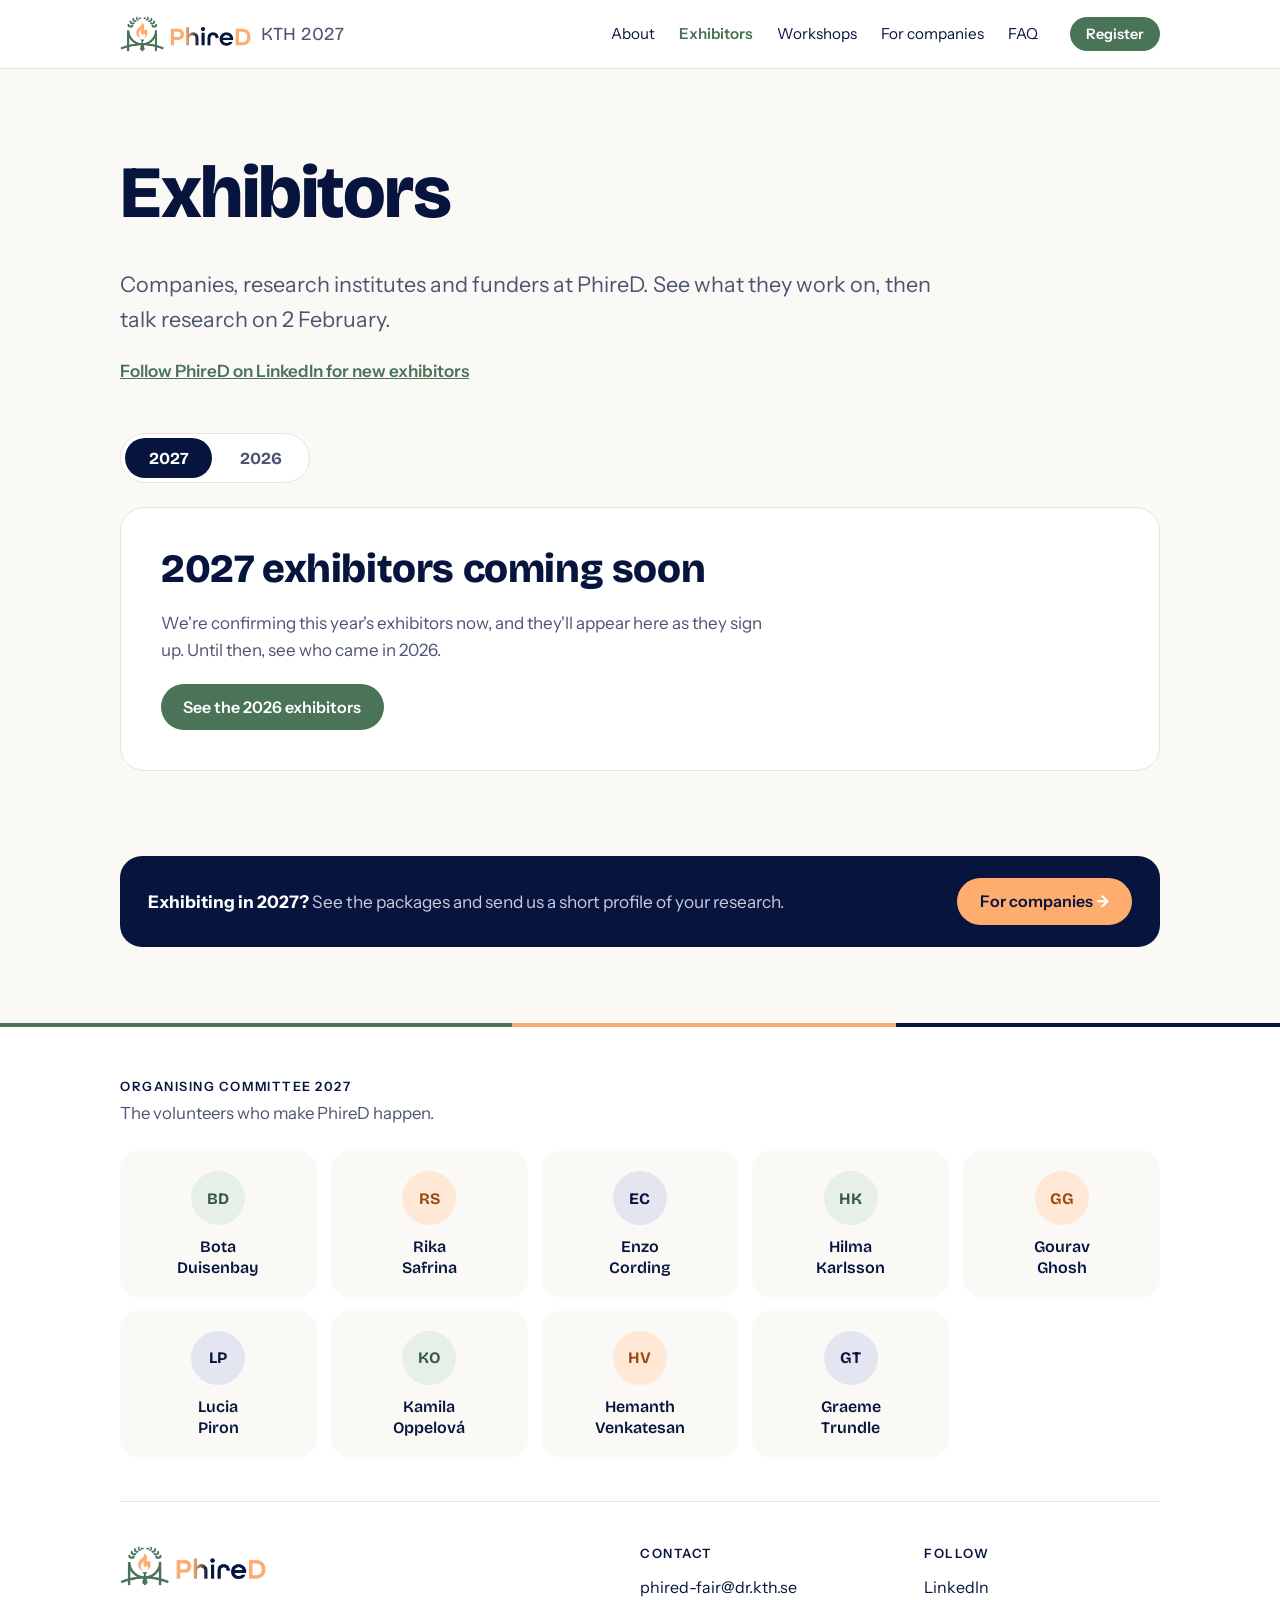
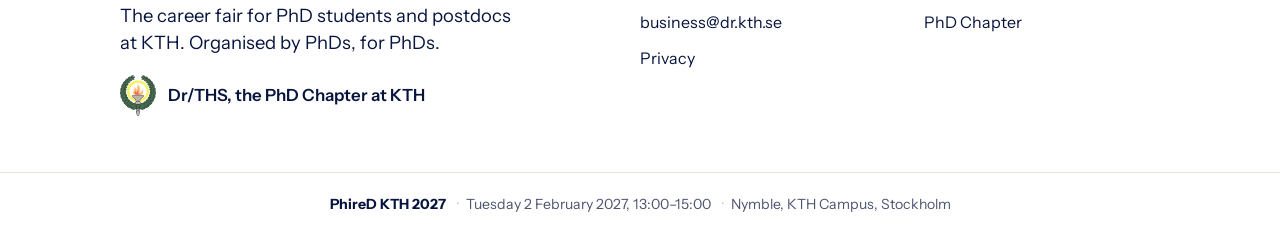
==== commit 9c371441: "text changes" ====
--- a/companies.html
+++ b/companies.html
@@ -5,15 +5,15 @@
   <meta name="viewport" content="width=device-width, initial-scale=1">
   <title>Exhibitors – PhireD KTH 2027</title>
   <meta name="description" content="Companies, research institutes and funders at PhireD KTH, the career fair for PhD students at KTH: what they work on and how to reach them.">
-  <meta property="og:title" content="Companies at PhireD KTH 2027">
-  <meta property="og:description" content="What each company's R&amp;D team works on, and who they bring to the fair.">
+  <meta property="og:title" content="Exhibitors at PhireD KTH 2027">
+  <meta property="og:description" content="Companies, research institutes and funders at PhireD KTH, and what they work on.">
   <meta property="og:url" content="https://phired.se/companies.html">
   <meta property="og:type" content="website">
 
   <link rel="icon" href="images/brand/favicon.png" type="image/png">
   <link rel="apple-touch-icon" href="images/brand/apple-touch-icon.png">
   <link rel="preload" href="fonts/bricolage-grotesque.woff" as="font" type="font/woff" crossorigin>
-  <link rel="stylesheet" href="style/style.css?v=20261113-20">
+  <link rel="stylesheet" href="style/style.css?v=20261113-28">
 </head>
 <body>
 
@@ -39,7 +39,7 @@
       <div class="wrap">
         <h1>Exhibitors</h1>
         <p class="lead">Companies, research institutes and funders at PhireD. See what they work on, then talk research on 2 February.</p>
-        <p class="jump"><a class="text-link" href="https://www.linkedin.com/company/phired-kth/">Follow PhireD on LinkedIn for new exhibitors</a> <a class="text-link" href="exhibit.html">Packages for companies</a></p>
+        <p class="jump"><a class="text-link" href="https://www.linkedin.com/company/phired-kth/">Follow PhireD on LinkedIn for new exhibitors</a></p>
       </div>
     </section>
 
@@ -53,7 +53,7 @@
         <div class="year-empty" id="year-empty" hidden>
           <h2>2027 exhibitors coming soon</h2>
           <p>We're confirming this year's exhibitors now, and they'll appear here as they sign up. Until then, see who came in 2026.</p>
-          <p class="year-empty-actions"><a class="btn" href="#2026" data-show-year="2026">See the 2026 exhibitors</a> <a class="btn btn-ghost" href="exhibit.html">Exhibit in 2027</a></p>
+          <p class="year-empty-actions"><a class="btn" href="#2026" data-show-year="2026">See the 2026 exhibitors</a></p>
         </div>
         <div class="dir-controls" id="dir-controls">
           <label class="visually-hidden" for="company-search">Search exhibitors</label>
@@ -72,23 +72,12 @@
     </section>
 
 
-    <section class="section add-profile" id="add-profile">
-      <div class="wrap two-col">
-        <div>
-          <h2>Exhibiting in 2027? Send us your profile</h2>
-          <p>PhDs use this page to decide who to talk to. Tell them about your research, not your benefits package.</p>
-          <a class="btn" href="mailto:business@dr.kth.se?subject=Company%20profile%20for%20PhireD%202027&amp;body=Company%20name%3A%0AOne%20sentence%20on%20what%20you%20do%20in%20science%3A%0AResearch%20areas%20(2-4)%3A%0AWhat%20your%20R%26D%20team%20works%20on%20(2-3%20sentences)%3A%0AWho%20from%20R%26D%20is%20coming%20to%20the%20fair%3A%0APhD%20backgrounds%20you're%20looking%20for%3A%0ATypical%20roles%20for%20PhDs%3A%0AWebsite%3A%0ACareers%20page%3A%0ALinkedIn%3A%0A%0A(Attach%20your%20logo%20as%20SVG%20or%20PNG.)">Email your profile</a>
-          <p class="small">The button opens an email with the questions filled in.</p>
+    <section class="co-cta" id="add-profile">
+      <div class="wrap">
+        <div class="co-cta-inner">
+          <p><b>Exhibiting in 2027?</b> See the packages and send us a short profile of your research.</p>
+          <a class="btn btn-bright" href="exhibit.html">For companies <b aria-hidden="true">→</b></a>
         </div>
-        <dl class="facts">
-          <div><dt>Summary</dt><dd>One sentence on what you do in science</dd></div>
-          <div><dt>Areas</dt><dd>Two to four research areas</dd></div>
-          <div><dt>Research</dt><dd>What your R&amp;D team works on, in two or three sentences</dd></div>
-          <div><dt>At the fair</dt><dd>Who from R&amp;D will be at your booth</dd></div>
-          <div><dt>Looking for</dt><dd>PhD backgrounds that fit your team</dd></div>
-          <div><dt>Roles</dt><dd>Typical positions for PhDs</dd></div>
-          <div><dt>Links</dt><dd>Website, careers page, LinkedIn and your logo</dd></div>
-        </dl>
       </div>
     </section>
     <dialog class="co-dialog" id="co-dialog" aria-labelledby="co-dialog-title">
@@ -149,7 +138,7 @@
     </div>
   </footer>
 
-  <script src="data/companies.js?v=20261113-20"></script>
-  <script src="js/site.js?v=20261113-20"></script>
+  <script src="data/companies.js?v=20261113-28"></script>
+  <script src="js/site.js?v=20261113-28"></script>
 </body>
 </html>
--- a/style/style.css
+++ b/style/style.css
@@ -1080,3 +1080,83 @@
 .b-node.n-logo.is-on .b-dot, .b-node.n-logo:focus-visible .b-dot { r: 38; }
 .b-node.n-logo.is-on .b-glow, .b-node.n-logo:focus-visible .b-glow { r: 50; }
 .n-logo image { pointer-events: none; }
+
+/* "Click me" hint on exhibitor logo cards (front page) */
+.wall-section .section-head { margin-bottom: 8px; }
+.wall li > button { position: relative; overflow: hidden; }
+.wall li > button::after {
+  content: "Click me"; position: absolute; left: 50%; bottom: 8px; transform: translate(-50%, 6px);
+  font: 600 0.72rem/1 var(--body); letter-spacing: 0.02em; white-space: nowrap;
+  padding: 0.4em 0.8em; border-radius: 999px; background: var(--signal); color: var(--white);
+  opacity: 0; pointer-events: none; transition: opacity 0.18s ease, transform 0.18s ease;
+}
+.wall li > button:hover::after, .wall li > button:focus-visible::after { opacity: 1; transform: translate(-50%, 0); }
+.wall .ticker-track li > button img, .wall .ticker-track li > button .wm { transition: transform 0.18s ease; }
+.wall .ticker-track li > button:hover img, .wall .ticker-track li > button:focus-visible img,
+.wall .ticker-track li > button:hover .wm, .wall .ticker-track li > button:focus-visible .wm { transform: translateY(-9px); }
+/* sponsor cards: the pill sits top-right so it doesn't cover the sponsor badge */
+.wall .wall-sponsors li > button::after { left: auto; right: 12px; bottom: auto; top: 12px; transform: translateY(-6px); background: var(--ink); }
+.wall .wall-sponsors li > button:hover::after, .wall .wall-sponsors li > button:focus-visible::after { transform: none; }
+@media (prefers-reduced-motion: reduce) {
+  .wall li > button::after { transition: none; }
+}
+
+/* Bridge heading: centred over the (symmetric) bridge, short lines */
+.bridge-head { text-align: center; max-width: 820px; margin: 0 auto; }
+.bridge-head .bridge-kicker { margin: 0 0 14px; font: 700 0.8rem var(--body); letter-spacing: 0.16em; text-transform: uppercase; color: var(--signal); }
+.bridge-head .bridge-lead { margin: 0 auto; max-width: 30ch; font: 800 clamp(1.7rem, 3.2vw, 2.6rem)/1.15 var(--display); letter-spacing: -0.015em; color: var(--ink); text-wrap: balance; }
+.bridge-head .bridge-sub { margin: 14px auto 0; max-width: 46ch; font-size: clamp(1.02rem, 1.3vw, 1.15rem); line-height: 1.5; color: var(--ink-soft); text-wrap: balance; }
+.bridge-fig { margin-top: clamp(4px, 1.5vw, 16px); }
+
+/* Bridge cards: benefit headline, readable body */
+.b-card { gap: 10px; padding: 28px 28px 24px; }
+.b-card .b-card-kicker { font-size: 0.78rem; letter-spacing: 0.12em; }
+.b-card h3 { font-size: clamp(1.4rem, 2vw, 1.65rem); line-height: 1.15; letter-spacing: -0.01em; text-wrap: balance; }
+.b-card p { font-size: 1.05rem; line-height: 1.5; }
+.b-card ul { font-size: 1rem; line-height: 1.45; margin-bottom: 18px; }
+.b-card li { margin-bottom: 0.45em; }
+.b-card a { font-size: 1rem; padding: 0.6em 1.15em; }
+.c-green .b-card-kicker { color: #ffe0c8; opacity: 1; }
+.c-peach .b-card-kicker { color: #6b3a14; opacity: 1; }
+
+/* Card buttons rotate through the three colours: green->navy, peach->green, navy->peach */
+.c-green a { background: #07143d; color: #fff; }
+.c-green a:hover { background: #1b2a5c; }
+.c-peach a { background: #4b7358; color: #fff; }
+.c-peach a:hover { background: #375a43; }
+.c-navy a  { background: #fead6f; color: #07143d; }
+.c-navy a:hover { background: #ffc395; }
+/* Bridge headline: two deliberate lines */
+.bridge-head .bridge-lead { max-width: none; text-wrap: wrap; }
+.bridge-head .bridge-lead > span { display: block; margin: 0; font: inherit; color: inherit; max-width: none; }
+.bridge-head { max-width: 1100px; }
+@media (min-width: 900px) { .bridge-head .bridge-lead > span { white-space: nowrap; } }
+@media (min-width: 900px) { .bridge-head .bridge-sub { max-width: none; white-space: nowrap; } }
+.hero-light h1 { max-width: 15ch; }
+.hero-light h1 { max-width: 16ch; font-size: clamp(2.4rem, 4.8vw, 4.6rem); }
+
+/* ===== Exhibitors page: single pointer for companies ===== */
+.co-cta { padding: 0 0 var(--section); }
+.co-cta-inner {
+  display: flex; align-items: center; justify-content: space-between; gap: 16px 32px; flex-wrap: wrap;
+  padding: 22px 28px; background: var(--ink); color: #c9cbe0; border-radius: 22px;
+}
+.co-cta-inner p { margin: 0; font-size: 1.08rem; }
+.co-cta-inner b { color: var(--white); }
+.co-cta .btn-bright:hover { background: var(--white); }
+
+/* ===== For companies page: matching cards ===== */
+.packages-section .table-scroll { border-radius: 22px; }
+.price-list { margin: 0; background: var(--white); border: 1px solid var(--line); border-radius: 22px; overflow: hidden; }
+.price-list > div { display: grid; grid-template-columns: 1fr auto; gap: 16px; padding: 14px 20px; border-bottom: 1px solid var(--line); }
+.price-list > div:last-child { border-bottom: 0; }
+.price-list dt { font-weight: 500; color: var(--ink); }
+.price-list dd { margin: 0; font-weight: 700; color: var(--ink); white-space: nowrap; }
+.profile-section { border-top: 0; padding-top: 0; }
+.profile-inner { display: grid; grid-template-columns: 1fr 1.1fr; gap: clamp(24px, 5vw, 64px); align-items: start; }
+.profile-inner > div > p { color: var(--ink-soft); max-width: 46ch; }
+.profile-list > div { grid-template-columns: 120px 1fr; }
+.profile-list dt { font-weight: 700; }
+.profile-list dd { font-weight: 400; color: var(--ink-soft); white-space: normal; }
+@media (max-width: 900px) { .profile-inner { grid-template-columns: 1fr; } }
+@media (max-width: 520px) { .profile-list > div { grid-template-columns: 1fr; gap: 2px; } }
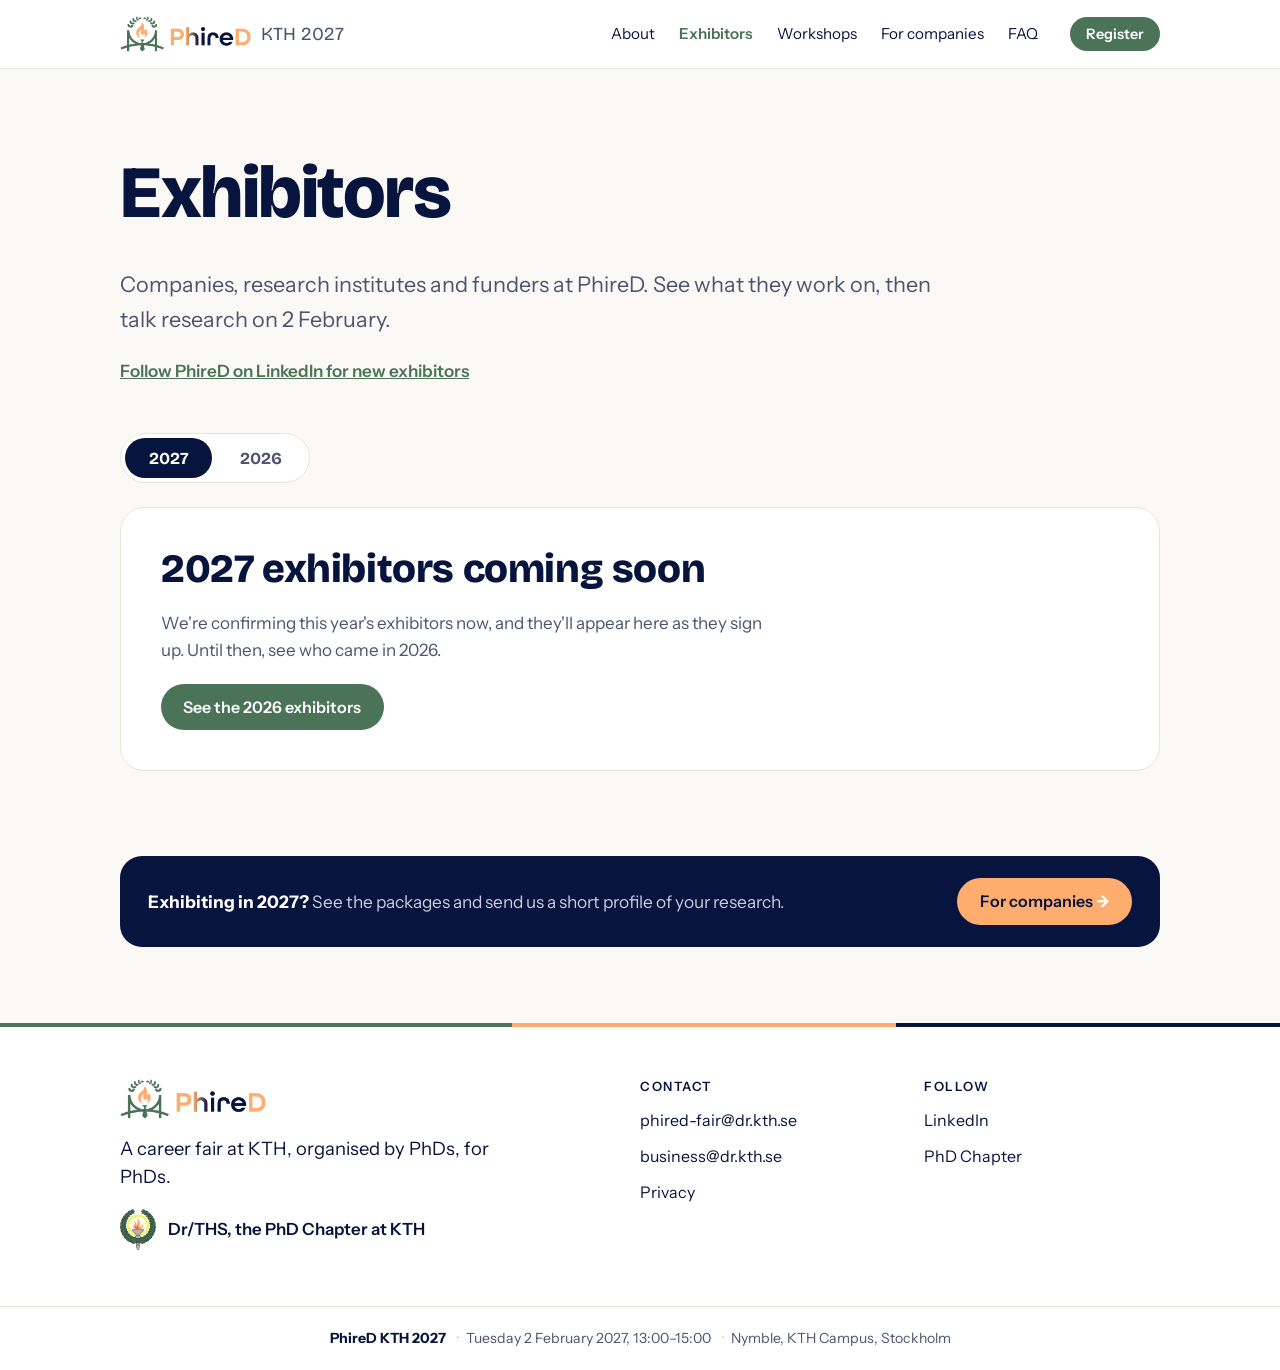
==== commit 1cb81989: "org team out of the footer" ====
--- a/companies.html
+++ b/companies.html
@@ -13,7 +13,7 @@
   <link rel="icon" href="images/brand/favicon.png" type="image/png">
   <link rel="apple-touch-icon" href="images/brand/apple-touch-icon.png">
   <link rel="preload" href="fonts/bricolage-grotesque.woff" as="font" type="font/woff" crossorigin>
-  <link rel="stylesheet" href="style/style.css?v=20261113-28">
+  <link rel="stylesheet" href="style/style.css?v=20261113-29">
 </head>
 <body>
 
@@ -87,30 +87,10 @@
   </main>
 
   <footer class="site-footer">
-    <div class="wrap">
-      <div class="footer-crew">
-      <p class="footer-head">Organising committee 2027</p>
-      <p class="footer-crew-intro">The volunteers who make PhireD happen.</p>
-      <!-- The order is shuffled on every page load (js/site.js). To add roles later, give everyone one:
-           <li><span class="avatar-sm">AB</span>Name <small>Role</small></li> -->
-      <ul class="footer-team" id="footer-team">
-          <li><span class="avatar-sm" aria-hidden="true">EC</span><span class="tm-name">Enzo <span>Cording</span></span></li>
-          <li><span class="avatar-sm" aria-hidden="true">BD</span><span class="tm-name">Bota <span>Duisenbay</span></span></li>
-          <li><span class="avatar-sm" aria-hidden="true">GG</span><span class="tm-name">Gourav <span>Ghosh</span></span></li>
-          <li><span class="avatar-sm" aria-hidden="true">HK</span><span class="tm-name">Hilma <span>Karlsson</span></span></li>
-          <li><span class="avatar-sm" aria-hidden="true">KO</span><span class="tm-name">Kamila <span>Oppelová</span></span></li>
-          <li><span class="avatar-sm" aria-hidden="true">LP</span><span class="tm-name">Lucia <span>Piron</span></span></li>
-          <li><span class="avatar-sm" aria-hidden="true">RS</span><span class="tm-name">Rika <span>Safrina</span></span></li>
-          <li><span class="avatar-sm" aria-hidden="true">GT</span><span class="tm-name">Graeme <span>Trundle</span></span></li>
-          <li><span class="avatar-sm" aria-hidden="true">HV</span><span class="tm-name">Hemanth <span>Venkatesan</span></span></li>
-      </ul>
-      </div>
-    </div>
-
     <div class="wrap footer-top">
       <div class="footer-about">
         <img class="footer-logo" src="images/brand/phired-logo-wide.png" alt="PhireD" width="131" height="36">
-        <p>The career fair for PhD students and postdocs at KTH. Organised by PhDs, for PhDs.</p>
+        <p>A career fair at KTH, organised by PhDs, for PhDs.</p>
         <a class="footer-chapter" href="https://www.dr.kth.se/">
           <img src="images/brand/phd-chapter-logo.png" alt="" width="28" height="32">
           <span>Dr/THS, the PhD Chapter at KTH</span>
@@ -138,7 +118,7 @@
     </div>
   </footer>
 
-  <script src="data/companies.js?v=20261113-28"></script>
-  <script src="js/site.js?v=20261113-28"></script>
+  <script src="data/companies.js?v=20261113-29"></script>
+  <script src="js/site.js?v=20261113-29"></script>
 </body>
 </html>
--- a/style/style.css
+++ b/style/style.css
@@ -1160,3 +1160,7 @@
 .profile-list dd { font-weight: 400; color: var(--ink-soft); white-space: normal; }
 @media (max-width: 900px) { .profile-inner { grid-template-columns: 1fr; } }
 @media (max-width: 520px) { .profile-list > div { grid-template-columns: 1fr; gap: 2px; } }
+
+/* Organising committee: now its own band at the end of the front page (same look as before) */
+.team-band { background: var(--white); padding: 48px 0 52px; border-top: 1px solid var(--line); }
+.team-band .footer-crew { margin: 0; padding: 0; border: 0; }
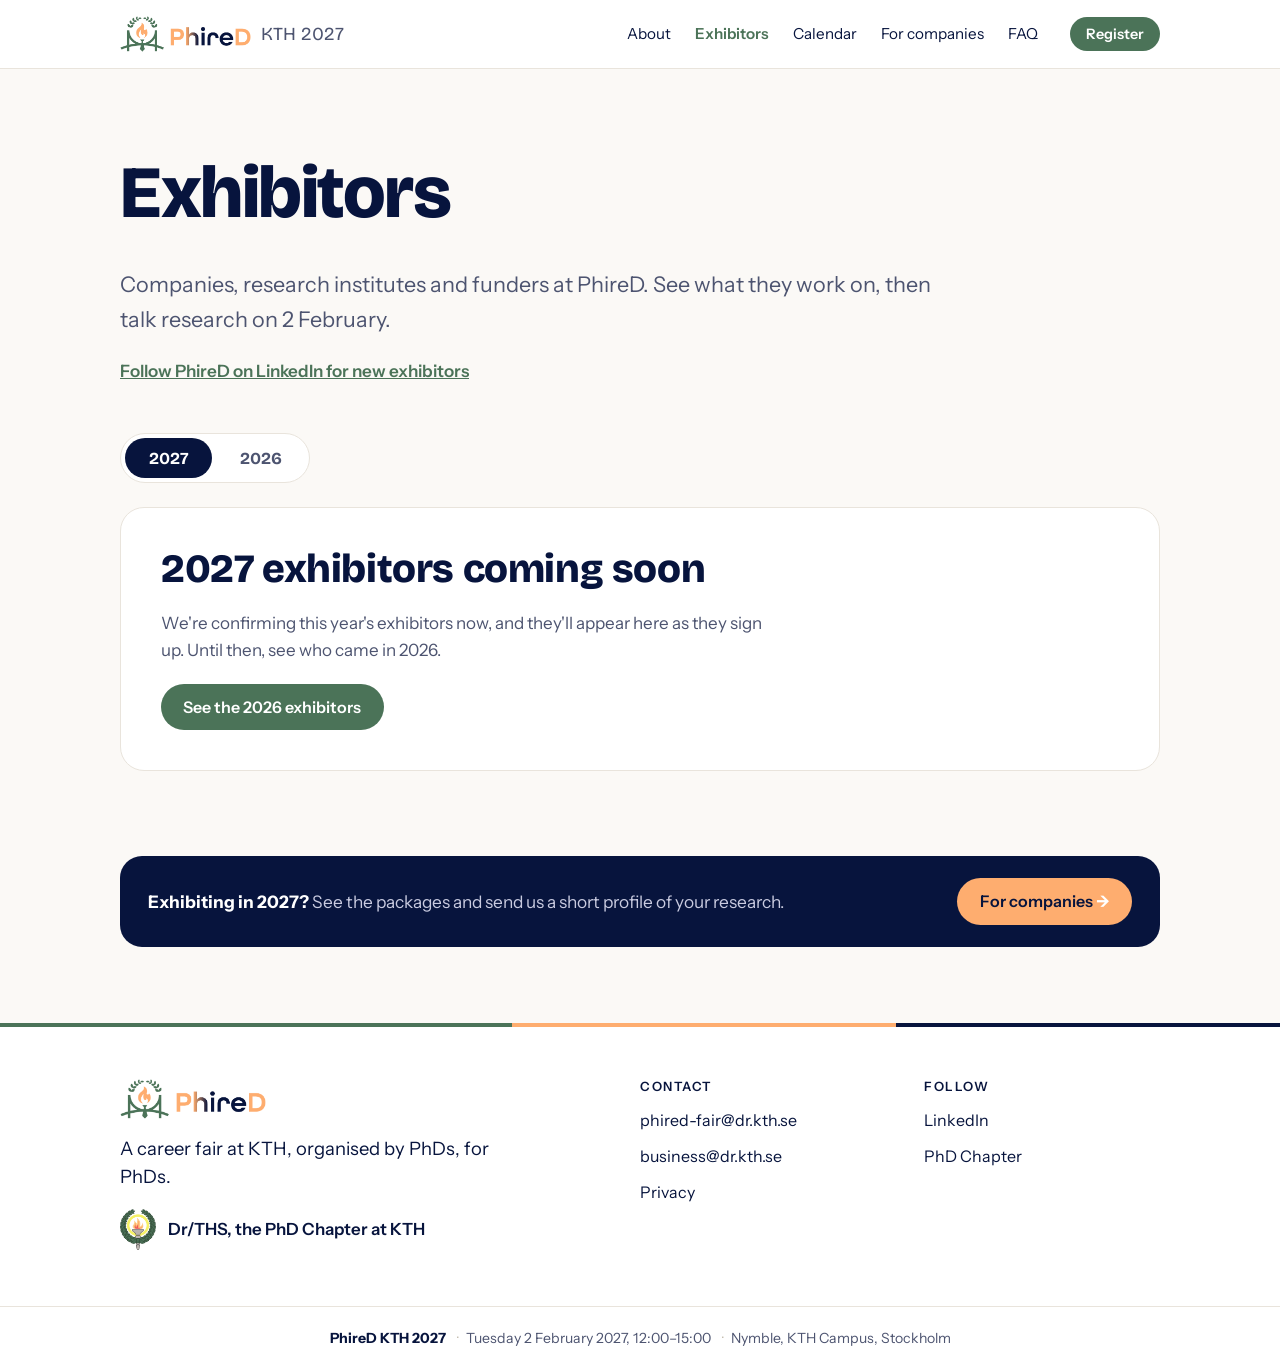
==== commit ebe164ce: "small bigs : logo a, time and workshop" ====
--- a/companies.html
+++ b/companies.html
@@ -13,7 +13,7 @@
   <link rel="icon" href="images/brand/favicon.png" type="image/png">
   <link rel="apple-touch-icon" href="images/brand/apple-touch-icon.png">
   <link rel="preload" href="fonts/bricolage-grotesque.woff" as="font" type="font/woff" crossorigin>
-  <link rel="stylesheet" href="style/style.css?v=20261113-29">
+  <link rel="stylesheet" href="style/style.css?v=20261123-2">
 </head>
 <body>
 
@@ -26,7 +26,7 @@
       <nav class="nav" aria-label="Main">
         <a href="./#why">About</a>
         <a href="companies.html" aria-current="page">Exhibitors</a>
-        <a href="./#workshops">Workshops</a>
+        <a href="./#workshops">Calendar</a>
         <a href="exhibit.html">For companies</a>
         <a href="./#faq">FAQ</a>
       </nav>
@@ -114,11 +114,11 @@
     </div>
 
     <div class="footer-bottom">
-      <p><b>PhireD KTH 2027</b> <span>Tuesday 2 February 2027, 13:00–15:00</span> <span>Nymble, KTH Campus, Stockholm</span></p>
+      <p><b>PhireD KTH 2027</b> <span>Tuesday 2 February 2027, 12:00–15:00</span> <span>Nymble, KTH Campus, Stockholm</span></p>
     </div>
   </footer>
 
-  <script src="data/companies.js?v=20261113-29"></script>
-  <script src="js/site.js?v=20261113-29"></script>
+  <script src="data/companies.js?v=20261123-2"></script>
+  <script src="js/site.js?v=20261123-2"></script>
 </body>
 </html>
--- a/style/style.css
+++ b/style/style.css
@@ -1164,3 +1164,7 @@
 /* Organising committee: now its own band at the end of the front page (same look as before) */
 .team-band { background: var(--white); padding: 48px 0 52px; border-top: 1px solid var(--line); }
 .team-band .footer-crew { margin: 0; padding: 0; border: 0; }
+
+/* Calendar note while workshops are not yet published */
+.ws-note { padding: 16px 20px; border: 1.5px dashed #d6cfc4; border-radius: 18px; color: var(--ink-soft); font-size: 0.98rem; background: transparent; }
+.cal-dow { padding-bottom: 12px; }
